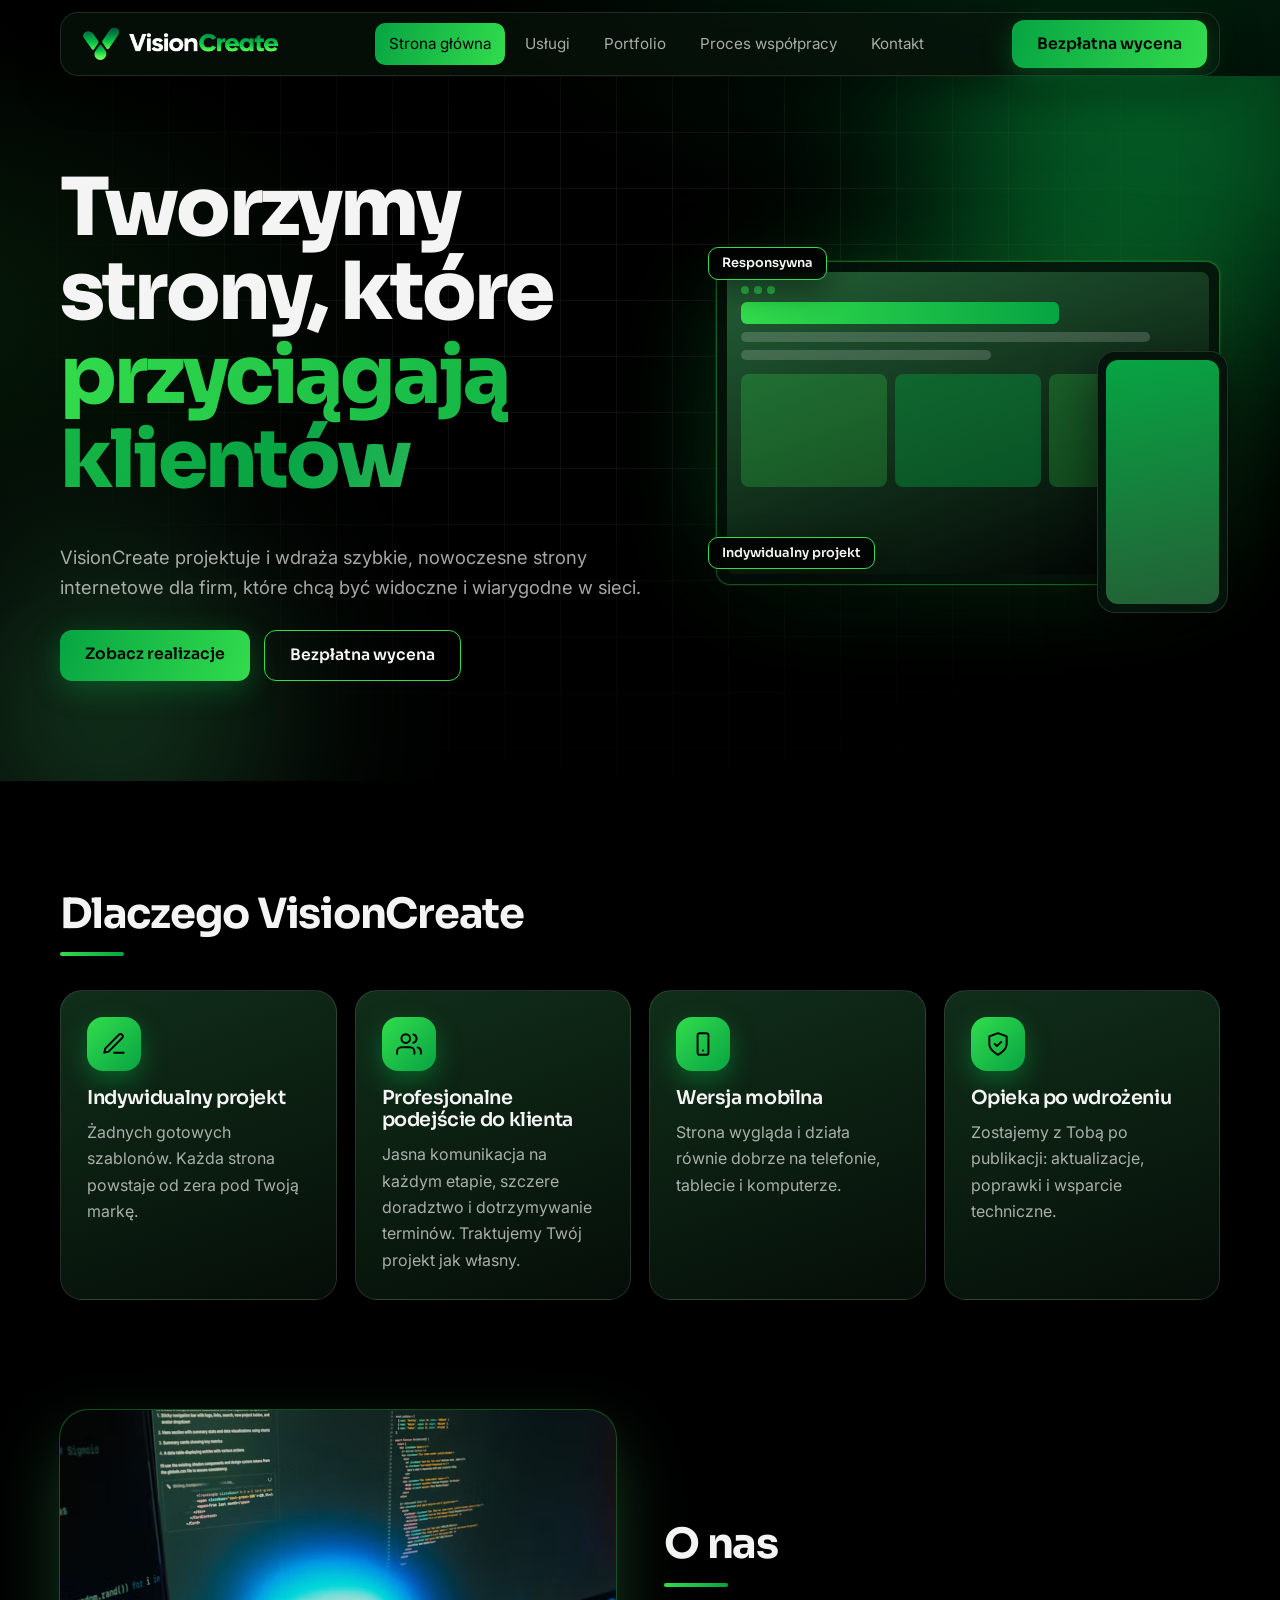
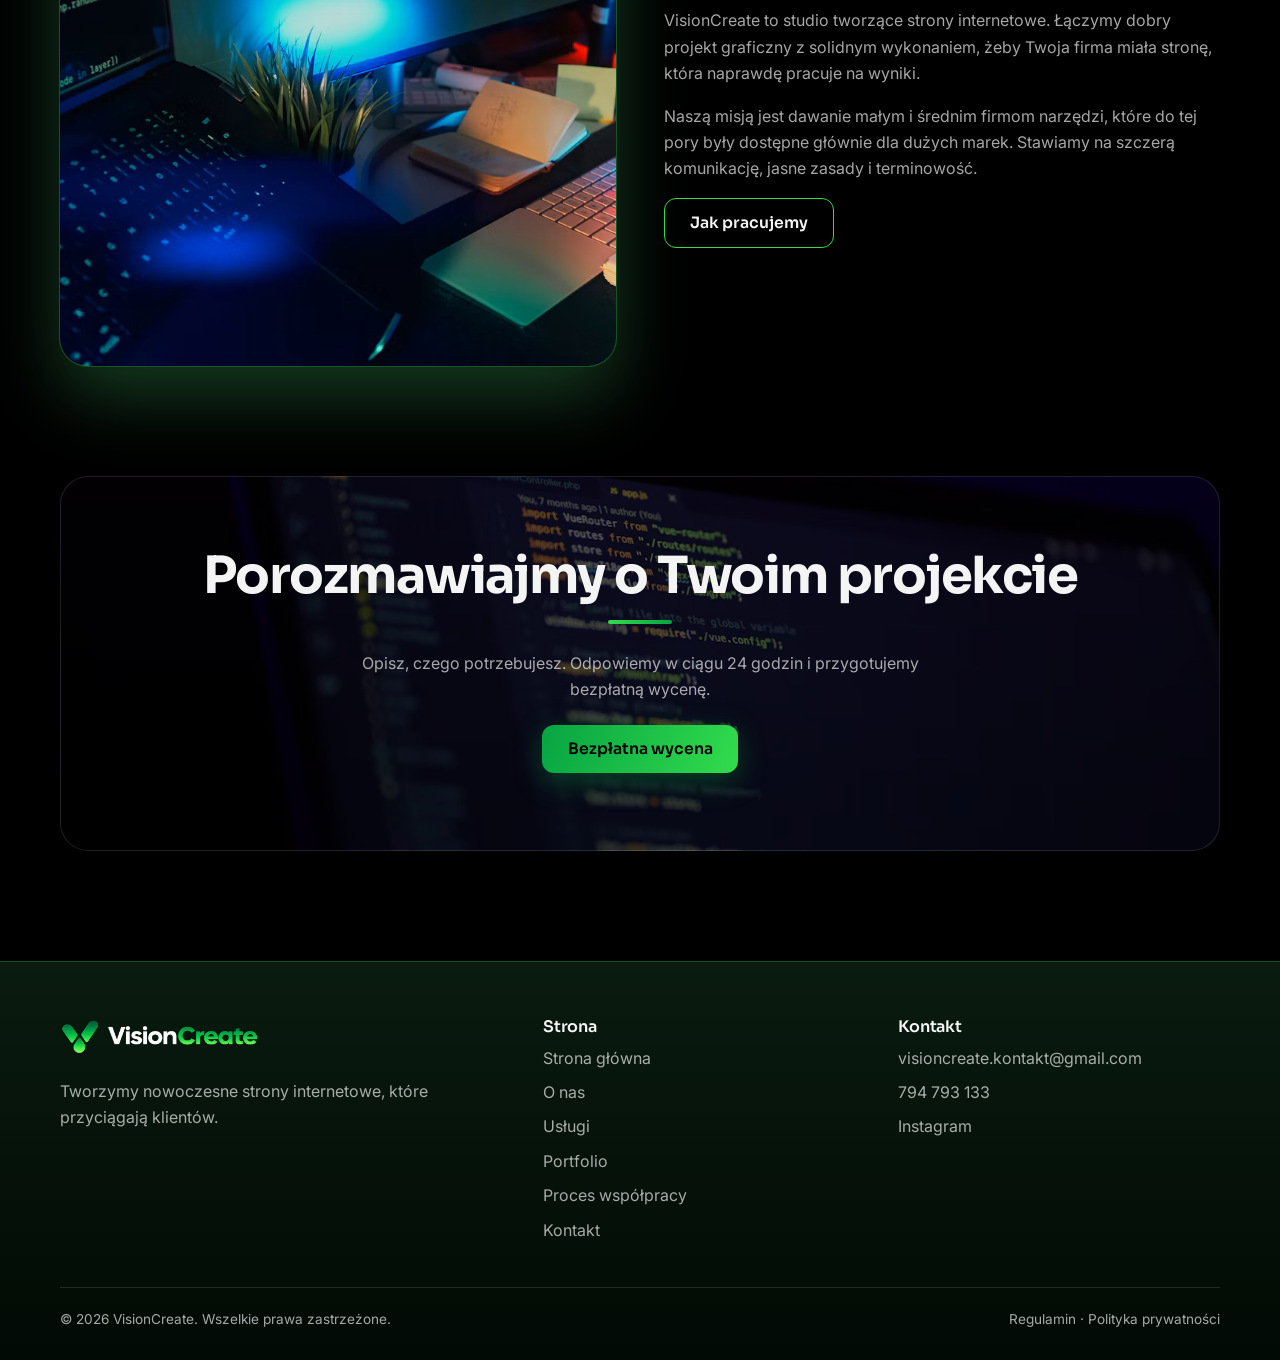
==== index.html @ 6a831b96 "Update index.html" ====
<!DOCTYPE html>
<html lang="pl">
<head>
<meta charset="utf-8">
<meta name="viewport" content="width=device-width, initial-scale=1, viewport-fit=cover">
<title>VisionCreate | Tworzenie stron internetowych dla firm</title>
<meta name="description" id="md" content="Tworzymy nowoczesne, szybkie i responsywne strony internetowe dla firm. Strony wizytówki, landing page, sklepy internetowe, redesign i SEO. Bezpłatna wycena.">
<meta name="robots" content="index, follow, max-image-preview:large">
<meta name="author" content="VisionCreate">
<meta name="theme-color" content="#000000">

<meta name="google-site-verification" content="xHzeLkjvizMfx5zpsJUFPdZ2TTvaZ_E75FraS4FmErY" />


<link rel="icon" type="image/png" href="4.png">
<link rel="apple-touch-icon" href="4.png">
<meta property="og:type" content="website">
<meta property="og:locale" content="pl_PL">
<meta property="og:site_name" content="VisionCreate">
<meta property="og:title" content="VisionCreate | Tworzenie stron internetowych dla firm">
<meta property="og:description" content="Nowoczesne, szybkie i responsywne strony internetowe dla firm. Bezpłatna wycena.">
<meta name="twitter:card" content="summary">
<script type="application/ld+json">{"@context":"https://schema.org","@type":"ProfessionalService","name":"VisionCreate","description":"Studio tworzenia stron internetowych: strony wizytówki, landing page, sklepy internetowe, redesign stron i SEO.","email":"visioncreate.kontakt@gmail.com","telephone":"+48794793133","areaServed":"PL","knowsLanguage":"pl","sameAs":["https://www.instagram.com/visi0n.create/"],"hasOfferCatalog":{"@type":"OfferCatalog","name":"Usługi","itemListElement":[{"@type":"Offer","itemOffered":{"@type":"Service","name":"Strony wizytówki"}},{"@type":"Offer","itemOffered":{"@type":"Service","name":"Landing Page"}},{"@type":"Offer","itemOffered":{"@type":"Service","name":"Sklepy internetowe"}},{"@type":"Offer","itemOffered":{"@type":"Service","name":"Redesign stron"}},{"@type":"Offer","itemOffered":{"@type":"Service","name":"SEO"}},{"@type":"Offer","itemOffered":{"@type":"Service","name":"Strony internetowe i podstrony"}}]}}</script>
<link rel="preconnect" href="https://fonts.googleapis.com">
<link href="https://fonts.googleapis.com/css2?family=Sora:wght@500;600;700;800&family=Inter:wght@400;500&display=swap" rel="stylesheet">
<style>
:root{--bg:#000000;--p:#07a443;--b:#32dc4c;--t:#f5f4f4;--s:#236036;--mut:rgba(245,244,244,.68);--line:rgba(245,244,244,.12);--card:rgba(35,96,54,.32);
--hf:'Sora','Trebuchet MS',sans-serif;--bf:'Inter','Segoe UI',Arial,sans-serif;color-scheme:dark;
box-sizing:border-box;padding-top:env(safe-area-inset-top,0px);padding-bottom:env(safe-area-inset-bottom,0px)}
html{scroll-padding-top:calc(env(safe-area-inset-top,0px) + 80px);scroll-behavior:smooth}
*,*::before,*::after{box-sizing:inherit}
body{margin:0;background:var(--bg);color:var(--t);font:400 1rem/1.65 var(--bf);overflow-x:hidden}
body::before{content:"";position:fixed;inset:0 0 auto;height:env(safe-area-inset-top,0px);background:var(--bg);z-index:60}
h1,h2,h3{font-family:var(--hf);line-height:1.15;margin:0 0 .5em;letter-spacing:-.02em}
h1{font-size:clamp(2.2rem,6vw,4.4rem);font-weight:800}
h2{font-size:clamp(1.7rem,3.6vw,2.6rem);font-weight:700}
h3{font-size:1.2rem;font-weight:600}
p{margin:0 0 1em;max-width:62ch;color:var(--mut)}
a{color:inherit}
:focus-visible{outline:2px solid var(--b);outline-offset:3px}
.wrap{width:min(1160px,100% - 40px);margin:0 auto}
section{padding:clamp(56px,9vw,110px) 0}
.grad{background:linear-gradient(100deg,var(--b),var(--p));-webkit-background-clip:text;background-clip:text;color:transparent}
.logo-ph{display:inline-flex;align-items:center;justify-content:center;border:1.5px dashed var(--b);border-radius:10px;color:var(--b);font:600 .9rem var(--hf);padding:.35em .9em;white-space:nowrap}
/* nav */
header{position:sticky;top:env(safe-area-inset-top,0px);z-index:50;background:rgba(0,0,0,.82);backdrop-filter:blur(14px);border-bottom:1px solid var(--line)}
.nav{display:flex;align-items:center;justify-content:space-between;height:68px;gap:16px}
nav ul{display:flex;gap:6px;list-style:none;margin:0;padding:0}
nav a{display:block;padding:8px 14px;border-radius:999px;text-decoration:none;font-size:.95rem;color:var(--mut);transition:.25s}
nav a:hover,nav a.on{color:var(--t);background:var(--s)}
.btn{display:inline-block;font:600 .98rem var(--hf);text-decoration:none;border:0;cursor:pointer;color:#000;background:linear-gradient(110deg,var(--p),var(--b));padding:.9em 1.6em;border-radius:999px;box-shadow:0 8px 28px rgba(7,164,67,.35);transition:transform .25s,box-shadow .25s}
.btn:hover{transform:translateY(-3px);box-shadow:0 14px 36px rgba(7,164,67,.5)}
.btn.ghost{background:transparent;box-shadow:none;border:1.5px solid var(--b);color:var(--t)}
.btn.ghost:hover{background:var(--s)}
.menu{display:none;background:none;border:1.5px solid var(--line);color:var(--t);border-radius:10px;padding:8px 12px;font:600 .9rem var(--hf);cursor:pointer}
@media(max-width:900px){.menu{display:block}nav{position:absolute;left:0;right:0;top:68px;background:var(--bg);border-bottom:1px solid var(--line);display:none;padding:12px 20px}nav.open{display:block}nav ul{flex-direction:column}.cta-nav{display:none}}
/* pages */
.page{display:none}.page.show{display:block;animation:enter .6s cubic-bezier(.2,.7,.2,1)}
@keyframes enter{from{opacity:0;transform:translateY(18px)}to{opacity:1;transform:none}}
.pagehead{padding:clamp(48px,8vw,90px) 0 10px}
/* hero */
.hero{position:relative;padding:clamp(40px,7vw,90px) 0 clamp(56px,8vw,100px);overflow:hidden}
.hero .wrap{display:grid;grid-template-columns:1.1fr .9fr;gap:40px;align-items:center}
.blob{position:absolute;border-radius:50%;filter:blur(90px);opacity:.5;z-index:-1;animation:drift 14s ease-in-out infinite alternate}
.blob.a{width:420px;height:420px;background:var(--p);top:-120px;right:-80px}
.blob.b{width:340px;height:340px;background:var(--s);bottom:-100px;left:-60px;animation-delay:-6s}
@keyframes drift{to{transform:translate(50px,40px) scale(1.15)}}
.row{display:flex;gap:14px;flex-wrap:wrap;margin-top:28px}
.mock{position:relative;animation:float 6s ease-in-out infinite}
@keyframes float{50%{transform:translateY(-14px)}}
.laptop{background:#05140b;border:1px solid var(--line);border-radius:14px;padding:10px;box-shadow:0 30px 70px rgba(0,0,0,.5)}
.screen{background:linear-gradient(160deg,var(--s),var(--bg));border-radius:8px;aspect-ratio:16/10;padding:14px;display:grid;gap:8px;align-content:start}
.dots{display:flex;gap:5px}.dots i{width:8px;height:8px;border-radius:50%;background:var(--b);opacity:.7}
.bar{height:10px;border-radius:6px;background:rgba(245,244,244,.18);transform-origin:left;animation:grow 3s ease-in-out infinite alternate}
.bar.w1{width:70%;height:22px;background:linear-gradient(90deg,var(--b),var(--p))}.bar.w2{width:90%;animation-delay:.4s}.bar.w3{width:55%;animation-delay:.8s}
.tiles{display:grid;grid-template-columns:repeat(3,1fr);gap:8px;margin-top:6px}.tiles span{aspect-ratio:1.3;border-radius:8px;background:rgba(50,220,76,.25)}
.tiles span:nth-child(2){background:rgba(7,164,67,.4)}
@keyframes grow{from{transform:scaleX(.6)}to{transform:scaleX(1)}}
.phone{position:absolute;right:-8px;bottom:-28px;width:26%;aspect-ratio:9/18;background:#05140b;border:1px solid var(--line);border-radius:18px;padding:8px;box-shadow:0 20px 50px rgba(0,0,0,.55)}
.phone div{height:100%;border-radius:12px;background:linear-gradient(170deg,var(--p),var(--s))}
@media(max-width:820px){.hero .wrap{grid-template-columns:1fr}.mock{margin:20px 14px 30px 0}}
/* cards */
.grid{display:grid;gap:18px;grid-template-columns:repeat(auto-fit,minmax(240px,1fr));margin-top:34px}
.card{background:var(--card);border:1px solid var(--line);border-radius:18px;padding:26px;transition:transform .3s,border-color .3s}
.card:hover{transform:translateY(-6px);border-color:var(--b)}
.card p{margin:0}
.soon{display:inline-block;font:600 .8rem var(--hf);color:var(--b);border:1px solid var(--b);border-radius:999px;padding:.2em .8em;margin-bottom:12px}
.ico{width:46px;height:46px;border-radius:14px;background:linear-gradient(135deg,var(--b),var(--p));margin-bottom:16px;display:grid;place-items:center;font:700 1.2rem var(--hf)}
.split{display:grid;grid-template-columns:1fr 1fr;gap:48px;align-items:center}
@media(max-width:820px){.split{grid-template-columns:1fr}}
.about-visual{aspect-ratio:1;border-radius:28px;overflow:hidden;background:radial-gradient(circle at 30% 25%,var(--b),transparent 55%),radial-gradient(circle at 75% 80%,var(--p),transparent 55%),var(--s);display:grid;place-items:center;animation:pulse 7s ease-in-out infinite}
@keyframes pulse{50%{transform:scale(.96) rotate(-2deg)}}
.cta{margin:0 auto;text-align:center;background:linear-gradient(rgba(0,0,0,.62),rgba(0,0,0,.72)),url(zdj1.png) center/cover,linear-gradient(120deg,var(--s),#0f2f1b);border:1px solid var(--line);border-radius:28px;padding:clamp(36px,6vw,70px) 24px;position:relative;overflow:hidden}
.cta::after{content:"";position:absolute;inset:0;background:linear-gradient(110deg,transparent 40%,rgba(50,220,76,.25),transparent 60%);transform:translateX(-100%);animation:shine 5s ease-in-out infinite}
@keyframes shine{60%,100%{transform:translateX(100%)}}
.cta p{margin:0 auto 1.4em}.cta>*{position:relative;z-index:1}
/* portfolio */
.pcard{display:block;text-decoration:none;border-radius:18px;overflow:hidden;border:1px solid var(--line);background:var(--card);transition:transform .3s,border-color .3s}
.pcard:hover{transform:translateY(-6px);border-color:var(--b)}
.thumb{aspect-ratio:16/10;display:grid;place-items:center;font:700 1.1rem var(--hf);color:rgba(245,244,244,.85);position:relative;overflow:hidden;background:linear-gradient(135deg,var(--s),var(--p))}
.pcard:nth-child(2n) .thumb{background:linear-gradient(135deg,var(--b),var(--s))}
.pcard:nth-child(3n) .thumb{background:linear-gradient(135deg,var(--p),var(--bg))}
.thumb::after{content:"Zobacz stronę";position:absolute;inset:0;display:grid;place-items:center;background:rgba(0,0,0,.7);opacity:0;transition:opacity .3s;font:600 1rem var(--hf)}
.pcard:hover .thumb::after{opacity:1}
.pinfo{padding:18px 22px}.pinfo p{margin:0;font-size:.92rem}
/* process */
.steps{position:relative;margin-top:40px;display:grid;gap:22px}
.steps::before{content:"";position:absolute;left:23px;top:10px;bottom:10px;width:2px;background:linear-gradient(var(--b),var(--p),transparent)}
.step{display:flex;gap:22px;align-items:flex-start;position:relative}
.step b{flex:none;width:48px;height:48px;border-radius:50%;display:grid;place-items:center;font:700 1.1rem var(--hf);background:var(--bg);border:2px solid var(--b)}
.step div{padding-top:4px}.step p{margin:0}
details{border-bottom:1px solid var(--line);padding:18px 0}
summary{cursor:pointer;font:600 1.05rem var(--hf);list-style:none;display:flex;justify-content:space-between;gap:16px}
summary::after{content:"+";color:var(--b);font-size:1.4rem;line-height:1;transition:transform .3s}
details[open] summary::after{transform:rotate(45deg)}
details p{margin:12px 0 0;animation:enter .4s}
/* form */
form{display:grid;gap:14px}
label{display:grid;gap:6px;font-size:.92rem;color:var(--mut)}
input,select,textarea{font:inherit;color:var(--t);background:rgba(35,96,54,.35);border:1px solid var(--line);border-radius:12px;padding:12px 14px;width:100%;transition:border-color .25s,box-shadow .25s}
input:focus,select:focus,textarea:focus{outline:0;border-color:var(--b);box-shadow:0 0 0 3px rgba(50,220,76,.25)}
select option{background:var(--bg)}
.two{display:grid;grid-template-columns:1fr 1fr;gap:14px}@media(max-width:560px){.two{grid-template-columns:1fr}}
.check{display:flex;gap:10px;align-items:flex-start;font-size:.85rem}.check input{width:auto;margin-top:4px}
.contact{display:grid;grid-template-columns:1.2fr .8fr;gap:40px}@media(max-width:820px){.contact{grid-template-columns:1fr}}
.ir{display:flex;align-items:center;gap:12px;padding:14px 18px;border:1px solid var(--line);border-radius:14px;margin-bottom:12px;background:var(--card);transition:border-color .25s}
.ir a{flex:1;min-width:0;overflow-wrap:anywhere;text-decoration:none}
.cb{flex:none;font:600 .8rem var(--hf);color:var(--t);background:var(--s);border:1px solid var(--b);border-radius:999px;padding:.5em 1em;min-height:36px;cursor:pointer;transition:background .25s}
.cb:hover{background:var(--p)}
.ig{flex:none;color:var(--b)}
.ir:hover{border-color:var(--b)}
.info small{display:block;color:var(--mut)}
#ok{display:none;color:var(--b);font-weight:500}
/* footer */
footer{border-top:1px solid var(--line);padding:56px 0 30px;background:#010a04}
.fg{display:grid;grid-template-columns:1.4fr 1fr 1fr;gap:32px}@media(max-width:820px){.fg{grid-template-columns:1fr 1fr}.fg>:first-child{grid-column:1/-1}}
footer h3{font-size:1rem}footer ul{list-style:none;padding:0;margin:0}footer li{margin-bottom:8px}
footer a{color:var(--mut);text-decoration:none}footer a:hover{color:var(--t)}
.legal{margin-top:36px;padding-top:20px;border-top:1px solid var(--line);font-size:.85rem;color:var(--mut);display:flex;justify-content:space-between;gap:12px;flex-wrap:wrap}
/* ===== upgrade wizualny ===== */
body{background:radial-gradient(1100px 600px at 85% -10%,rgba(7,164,67,.24),transparent 60%),radial-gradient(900px 500px at -10% 35%,rgba(50,220,76,.13),transparent 60%),var(--bg);background-attachment:fixed}
#prog{position:fixed;top:0;left:0;height:3px;width:0;background:linear-gradient(90deg,var(--b),var(--p));z-index:70;box-shadow:0 0 12px var(--p)}






h1{letter-spacing:-.035em;line-height:1.05}h2{letter-spacing:-.03em}
.grad{background:linear-gradient(100deg,var(--b),var(--p),#8af09a,var(--b));background-size:250% 100%;-webkit-background-clip:text;background-clip:text;color:transparent;animation:shift 7s linear infinite}
@keyframes shift{to{background-position:250% 0}}
.pagehead h1{background:linear-gradient(100deg,var(--t),#b8f5c2);-webkit-background-clip:text;background-clip:text;color:transparent}
header{background:transparent;border:0;backdrop-filter:none}
.nav{margin-top:12px;height:64px;padding:0 12px 0 20px;border:1px solid var(--line);border-radius:999px;background:rgba(8,20,12,.66);backdrop-filter:blur(16px);-webkit-backdrop-filter:blur(16px);box-shadow:0 12px 40px rgba(0,0,0,.4)}
nav a.on{background:linear-gradient(110deg,var(--p),var(--b));color:#000}
@media(max-width:900px){nav{top:calc(100% + 8px);left:20px;right:20px;border:1px solid var(--line);border-radius:22px;background:rgba(0,0,0,.97)}}
.btn{position:relative;overflow:hidden}
.btn::after{content:"";position:absolute;inset:0;background:linear-gradient(110deg,transparent 30%,rgba(255,255,255,.35),transparent 70%);transform:translateX(-120%);transition:transform .7s}
.btn:hover::after{transform:translateX(120%)}
.hero::before{content:"";position:absolute;inset:0;z-index:-1;background-image:linear-gradient(rgba(245,244,244,.06) 1px,transparent 1px),linear-gradient(90deg,rgba(245,244,244,.06) 1px,transparent 1px);background-size:56px 56px;-webkit-mask-image:radial-gradient(ellipse at 50% 30%,#000 25%,transparent 75%);mask-image:radial-gradient(ellipse at 50% 30%,#000 25%,transparent 75%)}
.hero h1{font-size:clamp(2.4rem,6.4vw,5rem)}
.mock::before{content:"";position:absolute;inset:8% 4%;background:linear-gradient(120deg,var(--p),var(--b));filter:blur(60px);opacity:.5;z-index:-1;border-radius:30px}
.laptop{background:rgba(4,16,9,.85);border-color:rgba(50,220,76,.4);box-shadow:0 40px 90px rgba(0,0,0,.55),0 0 0 1px rgba(50,220,76,.15)}
.chip{position:absolute;z-index:2;padding:.55em 1em;border-radius:999px;background:rgba(0,0,0,.82);border:1px solid var(--b);backdrop-filter:blur(8px);font:600 .8rem var(--hf);box-shadow:0 10px 30px rgba(0,0,0,.45);animation:float 5s ease-in-out infinite}
.c1{top:-14px;left:-8px}.c2{bottom:16px;left:-8px;animation-delay:-2.5s}
section h2::after{content:"";display:block;width:64px;height:4px;border-radius:4px;margin-top:14px;background:linear-gradient(90deg,var(--b),var(--p))}
.cta h2::after{margin-inline:auto}.cta h2{font-size:clamp(1.9rem,4.4vw,3.2rem)}
.card{position:relative;overflow:hidden;border-radius:22px;background:linear-gradient(160deg,rgba(35,96,54,.48),rgba(35,96,54,.14));backdrop-filter:blur(6px)}
.pcard{position:relative}
.card::before,.pcard::before{content:"";position:absolute;inset:0;z-index:2;background:radial-gradient(360px circle at var(--mx,50%) var(--my,0%),rgba(50,220,76,.24),transparent 60%);opacity:0;transition:opacity .35s;pointer-events:none}
.card:hover::before,.pcard:hover::before{opacity:1}
.card:hover,.pcard:hover{border-color:rgba(50,220,76,.75);box-shadow:0 22px 55px rgba(35,96,54,.55)}
.rv.in{transition:opacity .7s,transform .35s,border-color .3s,box-shadow .3s}
.ico{width:54px;height:54px;border-radius:16px;font-size:1.4rem;box-shadow:0 10px 26px rgba(7,164,67,.45)}
.about-visual{box-shadow:0 30px 70px rgba(35,96,54,.6),0 0 0 1px rgba(50,220,76,.35)}
.thumb{display:flex;align-items:flex-end;justify-content:center;padding:13% 12% 0}
.bw{width:100%;height:100%;background:rgba(0,0,0,.78);border:1px solid rgba(245,244,244,.22);border-bottom:0;border-radius:12px 12px 0 0;padding:10px 12px;display:grid;gap:7px;align-content:start;transition:transform .5s}
.pcard:hover .bw{transform:translateY(-8px)}
.thumb.hasimg{padding:0;display:block;background:var(--s)}
.svc{display:block;width:100%;text-align:left;font:inherit;color:inherit;cursor:pointer}
.svc .pr{display:block;font:700 1.45rem var(--hf);margin:.1em 0 .5em}
.svc small{display:block;margin-top:14px;color:var(--b);font-weight:500}
.svc.act{border-color:var(--p);box-shadow:0 0 0 1px var(--p),0 22px 55px rgba(7,164,67,.35)}
.pop{animation:enter .45s}
.btn{border-radius:12px}nav a{border-radius:10px}.nav{border-radius:18px}.cb{border-radius:8px}.chip{border-radius:10px}.soon{border-radius:6px}
.doc{max-width:820px;padding-bottom:80px}.doc h2{font-size:1.25rem;margin:2em 0 .6em}.doc p,.doc li{color:var(--mut);max-width:none}.doc ul{padding-left:1.2em}.doc a{color:var(--b)}
#detail h3{font-size:1.6rem}#detail p{max-width:none}
.thumb img{width:100%;height:100%;object-fit:cover;object-position:top;display:block;transition:transform .5s}
.pcard:hover .thumb img{transform:scale(1.05)}
.bd{display:flex;gap:4px}.bd i{width:6px;height:6px;border-radius:50%;background:var(--b)}
.bl{height:8px;border-radius:5px;background:rgba(245,244,244,.25)}.l1{width:62%;height:14px;background:linear-gradient(90deg,var(--b),var(--p))}.l2{width:84%}
.bt{display:grid;grid-template-columns:repeat(3,1fr);gap:6px}.bt s{display:block;aspect-ratio:1.4;border-radius:6px;background:rgba(50,220,76,.32)}
.step b{background:linear-gradient(135deg,var(--b),var(--p));border:0;color:#000;box-shadow:0 0 0 6px rgba(50,220,76,.16),0 8px 24px rgba(7,164,67,.5)}
.step div{flex:1;background:var(--card);border:1px solid var(--line);border-radius:18px;padding:18px 22px}.step h3{margin-bottom:.25em}
details{border:1px solid var(--line);border-radius:16px;padding:18px 22px;margin-bottom:12px;background:var(--card);transition:border-color .3s}
details[open]{border-color:var(--b)}
form{background:var(--card);border:1px solid var(--line);border-radius:24px;padding:clamp(20px,4vw,34px)}
footer{border-top:1px solid rgba(50,220,76,.35);background:linear-gradient(180deg,rgba(35,96,54,.28),#010a04)}
.logo{display:inline-flex;align-items:center}.logo img{height:38px;width:auto;display:block}
.soon.ok{background:var(--p);border-color:var(--p);color:#000}
h1{overflow-wrap:break-word}
@media(max-width:560px){
html{scroll-padding-top:calc(env(safe-area-inset-top,0px) + 72px)}
.wrap{width:calc(100% - 32px)}
.nav{height:58px}nav{left:16px;right:16px}nav a{padding:14px}
.logo img{height:30px}
section{padding:48px 0}
h1{font-size:2.05rem}
.row{flex-direction:column}.row .btn,.cta .btn,form .btn{width:100%;text-align:center}
.btn{padding:1em 1.4em}
input,select,textarea{font-size:16px}
.card{padding:20px}
.step{gap:14px}.step b{width:40px;height:40px}.steps::before{left:19px}
summary{min-height:44px}
.phone{right:-4px;bottom:-20px;width:30%}
.about-visual{aspect-ratio:1.2}
.ir{padding:12px 14px}
.legal{flex-direction:column}
}
.rv{opacity:0;transform:translateY(24px);transition:opacity .7s,transform .7s}.rv.in{opacity:1;transform:none}
@media(prefers-reduced-motion:reduce){*,*::before,*::after{animation:none!important;transition:none!important}.rv{opacity:1;transform:none}html{scroll-behavior:auto}}
</style>
</head>
<body>
<div id="prog"></div>
<header><div class="wrap nav">
  <a href="#start" class="logo" aria-label="VisionCreate, strona główna"><img src="logo.png" alt="VisionCreate"></a>
  <button class="menu" aria-expanded="false" aria-controls="nav">Menu</button>
  <nav id="nav"><ul>
    <li><a href="#start" data-n="start">Strona główna</a></li>
    <li><a href="#uslugi" data-n="uslugi">Usługi</a></li>
    <li><a href="#portfolio" data-n="portfolio">Portfolio</a></li>
    <li><a href="#proces" data-n="proces">Proces współpracy</a></li>
    
    <li><a href="#kontakt" data-n="kontakt">Kontakt</a></li>
  </ul></nav>
  <a href="#kontakt" class="btn cta-nav">Bezpłatna wycena</a>
</div></header>

<main>
<!-- STRONA GŁÓWNA -->
<div class="page" id="p-start">
  <div class="hero"><div class="blob a"></div><div class="blob b"></div>
    <div class="wrap">
      <div>
        <h1>Tworzymy strony, które <span class="grad">przyciągają klientów</span></h1>
        <p style="font-size:1.15rem">VisionCreate projektuje i wdraża szybkie, nowoczesne strony internetowe dla firm, które chcą być widoczne i wiarygodne w sieci.</p>
        <div class="row"><a class="btn" href="#portfolio">Zobacz realizacje</a><a class="btn ghost" href="#kontakt">Bezpłatna wycena</a></div>
      </div>
      <div class="mock" aria-hidden="true">
        <div class="laptop"><div class="screen"><div class="dots"><i></i><i></i><i></i></div><div class="bar w1"></div><div class="bar w2"></div><div class="bar w3"></div><div class="tiles"><span></span><span></span><span></span></div></div></div>
        <div class="phone"><div></div></div><span class="chip c1">Responsywna</span><span class="chip c2">Indywidualny projekt</span>
      </div>
    </div>
  </div>

  <section><div class="wrap rv">
    <h2>Dlaczego VisionCreate</h2>
    <div class="grid">
      <div class="card"><div class="ico"><svg viewBox="0 0 24 24" width="26" height="26" fill="none" stroke="#000" stroke-width="1.8" stroke-linecap="round" stroke-linejoin="round" aria-hidden="true"><path d="M12 20h9M16.5 3.5a2.1 2.1 0 013 3L7 19l-4 1 1-4z"/></svg></div><h3>Indywidualny projekt</h3><p>Żadnych gotowych szablonów. Każda strona powstaje od zera pod Twoją markę.</p></div>
      <div class="card"><div class="ico"><svg viewBox="0 0 24 24" width="26" height="26" fill="none" stroke="#000" stroke-width="1.8" stroke-linecap="round" stroke-linejoin="round" aria-hidden="true"><path d="M17 21v-2a4 4 0 00-4-4H5a4 4 0 00-4 4v2"/><circle cx="9" cy="7" r="4"/><path d="M23 21v-2a4 4 0 00-3-3.87M16 3.13a4 4 0 010 7.75"/></svg></div><h3>Profesjonalne podejście do klienta</h3><p>Jasna komunikacja na każdym etapie, szczere doradztwo i dotrzymywanie terminów. Traktujemy Twój projekt jak własny.</p></div>
      <div class="card"><div class="ico"><svg viewBox="0 0 24 24" width="26" height="26" fill="none" stroke="#000" stroke-width="1.8" stroke-linecap="round" stroke-linejoin="round" aria-hidden="true"><rect x="7" y="2" width="10" height="20" rx="2"/><path d="M12 18h.01"/></svg></div><h3>Wersja mobilna</h3><p>Strona wygląda i działa równie dobrze na telefonie, tablecie i komputerze.</p></div>
      <div class="card"><div class="ico"><svg viewBox="0 0 24 24" width="26" height="26" fill="none" stroke="#000" stroke-width="1.8" stroke-linecap="round" stroke-linejoin="round" aria-hidden="true"><path d="M12 22s8-4 8-10V5l-8-3-8 3v7c0 6 8 10 8 10z"/><path d="M9 12l2 2 4-4"/></svg></div><h3>Opieka po wdrożeniu</h3><p>Zostajemy z Tobą po publikacji: aktualizacje, poprawki i wsparcie techniczne.</p></div>
    </div>
  </div></section>

  <section id="o-nas" style="padding-top:0"><div class="wrap split rv">
    <div class="about-visual" aria-hidden="true"><img src="zdj2.png" alt="VisionCreate, studio tworzenia stron internetowych" loading="lazy" decoding="async" style="display:block;width:100%;height:100%;object-fit:cover"></div>
    <div>
      <h2>O nas</h2>
      <p>VisionCreate to studio tworzące strony internetowe. Łączymy dobry projekt graficzny z solidnym wykonaniem, żeby Twoja firma miała stronę, która naprawdę pracuje na wyniki.</p>
      <p>Naszą misją jest dawanie małym i średnim firmom narzędzi, które do tej pory były dostępne głównie dla dużych marek. Stawiamy na szczerą komunikację, jasne zasady i terminowość.</p>
      <a class="btn ghost" href="#proces">Jak pracujemy</a>
    </div>
  </div></section>

  <section style="padding-top:0"><div class="wrap"><div class="cta rv">
    <h2>Porozmawiajmy o Twoim projekcie</h2>
    <p>Opisz, czego potrzebujesz. Odpowiemy w ciągu 24 godzin i przygotujemy bezpłatną wycenę.</p>
    <a class="btn" href="#kontakt">Bezpłatna wycena</a>
  </div></div></section>
</div>

<!-- USŁUGI -->
<div class="page" id="p-uslugi">
  <div class="wrap pagehead"><h1>Usługi tworzenia stron internetowych</h1></div>
  <section style="padding-top:30px"><div class="wrap">
    <div class="grid" id="svc"></div>
    <div class="card rv" id="detail" style="margin-top:40px">
      <h3 id="dt">Strony wizytówki</h3>
      <div class="grid" id="dg" style="margin-top:18px">
        <div><b>Dla kogo</b><p>Opis grupy docelowej.</p></div>
        <div><b>Co otrzymasz</b><p>Lista korzyści i rezultatów.</p></div>
        <div><b>Zakres prac</b><p>Etapy i elementy realizacji.</p></div>
        <div><b>Czas realizacji</b><p>Orientacyjny termin.</p></div>
      </div>
    </div>
    <div style="margin-top:40px;text-align:center"><a class="btn" href="#kontakt">Zapytaj o wycenę</a></div>
  </div></section>
</div>

<!-- PORTFOLIO -->
<div class="page" id="p-portfolio">
  <div class="wrap pagehead"><h1>Portfolio realizacji stron internetowych</h1><p style="font-size:1.1rem">Wybrane projekty VisionCreate. Kliknij projekt, aby zobaczyć działającą stronę.</p></div>
  <section style="padding-top:30px"><div class="wrap"><div class="grid" id="pf" style="margin-top:0"></div></div></section>
</div>

<!-- PROCES -->
<div class="page" id="p-proces">
  <div class="wrap pagehead"><h1>Proces współpracy</h1><p style="font-size:1.1rem">Sześć jasnych kroków od pierwszej rozmowy do publikacji strony.</p></div>
  <section style="padding-top:20px"><div class="wrap">
    <div class="steps">
      <div class="step rv"><b>1</b><div><h3>Rozmowa i brief</h3><p>Poznajemy Twoją firmę, cele i oczekiwania wobec strony.</p></div></div>
      <div class="step rv"><b>2</b><div><h3>Wycena i umowa</h3><p>Przygotowujemy ofertę z zakresem, ceną i terminem, a następnie podpisujemy umowę.</p></div></div>
      <div class="step rv"><b>3</b><div><h3>Projekt graficzny</h3><p>Tworzymy wygląd strony i poprawiamy go razem z Tobą do pełnej akceptacji.</p></div></div>
      <div class="step rv"><b>4</b><div><h3>Wdrożenie</h3><p>Zamieniamy projekt w działającą stronę z panelem do edycji treści.</p></div></div>
      <div class="step rv"><b>5</b><div><h3>Testy</h3><p>Sprawdzamy szybkość, działanie na różnych urządzeniach i formularze.</p></div></div>
      <div class="step rv"><b>6</b><div><h3>Publikacja i wsparcie</h3><p>Uruchamiamy stronę i zostajemy do Twojej dyspozycji po starcie.</p></div></div>
    </div>
    <h2 style="margin-top:80px">Najczęstsze pytania</h2>
    <details><summary>Ile trwa stworzenie strony?</summary><p>Zależy od zakresu. Prosta strona wizytówka zajmuje zwykle kilka tygodni, większe projekty dłużej. Dokładny termin podajemy w wycenie.</p></details>
    
    <details><summary>Czy pomagacie z domeną i hostingiem?</summary><p>Tak, doradzimy wybór i zajmiemy się konfiguracją.</p></details>
    <details><summary>Czy strona będzie działać na telefonie?</summary><p>Każda strona jest w pełni responsywna i testowana na różnych urządzeniach.</p></details>
    <details><summary>Co po publikacji strony?</summary><p>Oferujemy opiekę techniczną, aktualizacje i bieżące poprawki.</p></details>
  </div></section>
</div>



<div class="page" id="p-regulamin">
  <div class="wrap pagehead"><h1>Regulamin</h1><p>Ostatnia aktualizacja: 28 października 2026</p></div>
  <div class="wrap doc">
    <h2>§ 1 Postanowienia ogólne</h2>
    <p>1. Regulamin określa zasady świadczenia usług przez VisionCreate (dalej: Wykonawca), prowadzącego działalność pod adresem [uzupełnij: pełna nazwa firmy, adres, NIP].</p>
    <p>2. Kontakt z Wykonawcą: e-mail visioncreate.kontakt@gmail.com, telefon 794 793 133.</p>
    <p>3. Zamawiający to osoba fizyczna, prawna lub jednostka organizacyjna zlecająca Wykonawcy wykonanie usługi.</p>
    <h2>§ 2 Zakres usług</h2>
    <p>Wykonawca tworzy strony wizytówki, landing page, sklepy internetowe, strony z podstronami, realizuje redesign stron oraz świadczy usługi SEO. Dokładny zakres, cena i termin są ustalane indywidualnie w wycenie lub umowie.</p>
    <h2>§ 3 Zamówienie i wycena</h2>
    <p>1. Wycena jest bezpłatna i nie zobowiązuje do zawarcia umowy.</p>
    <p>2. Zamówienie uznaje się za przyjęte po akceptacji wyceny przez Zamawiającego i, jeśli to konieczne, podpisaniu umowy.</p>
    <p>3. Zamawiający dostarcza materiały potrzebne do realizacji (teksty, zdjęcia, logo) i odpowiada za posiadanie praw do ich wykorzystania.</p>
    <h2>§ 4 Płatności</h2>
    <p>Wynagrodzenie oraz sposób jego rozliczenia (w tym ewentualna zaliczka) określa wycena lub umowa. Usługa SEO rozliczana jest miesięcznie. Wykonawca wystawia fakturę lub rachunek zgodnie z obowiązującymi przepisami.</p>
    <h2>§ 5 Realizacja i terminy</h2>
    <p>1. Podane terminy realizacji są orientacyjne i liczone od dnia otrzymania kompletnych materiałów oraz ewentualnej zaliczki.</p>
    <p>2. Opóźnienia po stronie Zamawiającego, w tym w akceptacji projektu lub dostarczeniu materiałów, przesuwają termin realizacji.</p>
    <p>3. Zakres poprawek i liczba rund akceptacji projektu są określone w wycenie lub umowie.</p>
    <h2>§ 6 Prawa autorskie</h2>
    <p>Po zapłacie pełnego wynagrodzenia Wykonawca przenosi na Zamawiającego prawa do wykonanej strony w zakresie ustalonym w umowie. Wykonawca może prezentować realizację w swoim portfolio, chyba że Zamawiający zastrzeże inaczej na piśmie.</p>
    <h2>§ 7 Reklamacje</h2>
    <p>Reklamacje należy zgłaszać e-mailem na adres visioncreate.kontakt@gmail.com, opisując problem. Wykonawca rozpatruje reklamację w terminie 14 dni od jej otrzymania.</p>
    <h2>§ 8 Konsumenci</h2>
    <p>Zamawiającemu będącemu konsumentem przysługują uprawnienia wynikające z przepisów o prawach konsumenta, w tym prawo odstąpienia od umowy zawartej na odległość w terminie 14 dni, z zastrzeżeniem wyjątków przewidzianych w ustawie.</p>
    <h2>§ 9 Postanowienia końcowe</h2>
    <p>W sprawach nieuregulowanych stosuje się prawo polskie. Wykonawca może zmienić regulamin, a zmiany obowiązują od chwili publikacji na stronie i nie dotyczą zamówień już przyjętych. Spóry rozstrzygają sądy właściwe zgodnie z przepisami.</p>
  </div>
</div>

<div class="page" id="p-polityka-prywatnosci">
  <div class="wrap pagehead"><h1>Polityka prywatności</h1><p>Ostatnia aktualizacja: 28 października 2026</p></div>
  <div class="wrap doc">
    <h2>1. Administrator danych</h2>
    <p>Administratorem danych osobowych jest VisionCreate, [uzupełnij: pełna nazwa firmy, adres, NIP]. Kontakt: visioncreate.kontakt@gmail.com, telefon 794 793 133.</p>
    <h2>2. Jakie dane przetwarzamy i w jakim celu</h2>
    <p>Za pomocą formularza kontaktowego zbieramy imię, adres e-mail, numer telefonu, typ projektu, budżet oraz treść wiadomości. Przetwarzamy je w celu:</p>
    <ul>
      <li>odpowiedzi na zapytanie i przygotowania wyceny (art. 6 ust. 1 lit. a i b RODO),</li>
      <li>zawarcia i realizacji umowy (art. 6 ust. 1 lit. b RODO),</li>
      <li>wypełnienia obowiązków prawnych, np. podatkowych i księgowych (art. 6 ust. 1 lit. c RODO),</li>
      <li>ustalenia, dochodzenia lub obrony przed roszczeniami (art. 6 ust. 1 lit. f RODO).</li>
    </ul>
    <h2>3. Okres przechowywania</h2>
    <p>Dane z zapytań przechowujemy do czasu zakończenia korespondencji, a następnie nie dłużej niż 12 miesięcy. Dane związane z umową przechowujemy przez okres wymagany przepisami, np. podatkowymi, oraz do upływu przedawnienia roszczeń.</p>
    <h2>4. Odbiorcy danych</h2>
    <p>Dane mogą być powierzane dostawcom usług, z których korzystamy: usługodawcy poczty elektronicznej (Google), usługodawcy obsługującemu wysyłkę formularza (FormSubmit), dostawcy hostingu oraz dostawcy czcionek (Google Fonts), który może otrzymać adres IP odwiedzającego.</p>
    <h2>5. Twoje prawa</h2>
    <p>Masz prawo dostępu do danych, ich sprostowania, usunięcia, ograniczenia przetwarzania, przenoszenia oraz sprzeciwu. Jeśli przetwarzanie opiera się na zgodzie, możesz ją w każdej chwili cofnąć bez wpływu na zgodność z prawem wcześniejszego przetwarzania. Masz też prawo wnieść skargę do Prezesa Urzędu Ochrony Danych Osobowych.</p>
    <h2>6. Pliki cookies</h2>
    <p>Strona nie stosuje własnych plików cookies analitycznych ani marketingowych. Jeśli to się zmieni, poinformujemy o tym w polityce i poprosimy o zgodę tam, gdzie wymagają tego przepisy. Możesz zarządzać plikami cookies w ustawieniach swojej przeglądarki.</p>
    <h2>7. Dobrowolność i profilowanie</h2>
    <p>Podanie danych jest dobrowolne, ale niezbędne do odpowiedzi na zapytanie. Nie podejmujemy decyzji wyłącznie w sposób zautomatyzowany ani nie profilujemy użytkowników.</p>
    <h2>8. Zmiany polityki</h2>
    <p>Politykę możemy aktualizować. Aktualna wersja jest zawsze dostępna na tej stronie.</p>
  </div>
</div>

<!-- KONTAKT -->
<div class="page" id="p-kontakt">
  <div class="wrap pagehead"><h1>Kontakt i bezpłatna wycena</h1><p style="font-size:1.1rem">Opisz swój projekt. Wiadomość zwrotna do 24 godzin.</p></div>
  <section style="padding-top:30px"><div class="wrap contact">
    <form id="f" novalidate>
      <div class="two"><label>Imię<input name="imie" required autocomplete="name"></label><label>E-mail<input name="email" type="email" required autocomplete="email"></label></div>
      <div class="two"><label>Telefon<input name="tel" type="tel" autocomplete="tel"></label>
        <label>Typ projektu<select name="typ"><option>Strona wizytówka</option><option>Sklep internetowy</option><option>Redesign strony</option><option>SEO i utrzymanie</option><option>Inne</option></select></label></div>
      <label>Budżet<select name="budzet"><option>Do ustalenia</option><option>do 500 zł</option><option>500–1 000 zł</option><option>1 000–3 000 zł</option><option>powyżej 3 000 zł</option></select></label>
      <label>Wiadomość<textarea name="msg" rows="5" required></textarea></label>
      <label class="check"><input type="checkbox" required> Wyrażam zgodę na przetwarzanie danych osobowych w celu odpowiedzi na zapytanie. Szczegóły w <a href="#polityka-prywatnosci" style="color:var(--b)">polityce prywatności</a>.</label>
      <button class="btn" type="submit">Wyślij wiadomość</button>
      <span id="ok" role="status"></span>
    </form>
    <div class="info">
      <div class="ir"><a href="mailto:visioncreate.kontakt@gmail.com"><small>E-mail</small>visioncreate.kontakt@gmail.com</a><button type="button" class="cb" data-copy="visioncreate.kontakt@gmail.com">Kopiuj</button></div>
      <div class="ir"><a href="tel:+48794793133"><small>Telefon</small>794 793 133</a><button type="button" class="cb" data-copy="794 793 133">Kopiuj</button></div>
      <div class="ir"><svg class="ig" viewBox="0 0 24 24" width="28" height="28" fill="none" stroke="currentColor" stroke-width="2" stroke-linecap="round" stroke-linejoin="round" aria-hidden="true"><rect x="3" y="3" width="18" height="18" rx="5"/><circle cx="12" cy="12" r="4"/><circle cx="17.5" cy="6.5" r="1" fill="currentColor" stroke="none"/></svg><a href="https://www.instagram.com/visi0n.create/" target="_blank" rel="noopener"><small>Instagram</small>@visi0n.create</a></div>
      <div class="card" style="margin-top:6px"><h3>Odpowiadamy szybko</h3><p>Wiadomość zwrotna do 24 godzin.</p></div>
    </div>
  </div></section>
</div>
</main>

<footer><div class="wrap">
  <div class="fg">
    <div><a href="#start" class="logo"><img src="logo.png" alt="VisionCreate"></a><p style="margin-top:14px">Tworzymy nowoczesne strony internetowe, które przyciągają klientów.</p></div>
    <div><h3>Strona</h3><ul><li><a href="#start">Strona główna</a></li><li><a href="#o-nas">O nas</a></li><li><a href="#uslugi">Usługi</a></li><li><a href="#portfolio">Portfolio</a></li><li><a href="#proces">Proces współpracy</a></li><li><a href="#kontakt">Kontakt</a></li></ul></div>
    <div><h3>Kontakt</h3><ul><li><a href="mailto:visioncreate.kontakt@gmail.com">visioncreate.kontakt@gmail.com</a></li><li><a href="tel:+48794793133">794 793 133</a></li><li><a href="https://www.instagram.com/visi0n.create/" target="_blank" rel="noopener">Instagram</a></li></ul></div>
    
  </div>
  <div class="legal"><span>© 2026 VisionCreate. Wszelkie prawa zastrzeżone.</span><span><a href="#regulamin">Regulamin</a> · <a href="#polityka-prywatnosci">Polityka prywatności</a></span></div>
</div></footer>

<script>
var PROJ=[["Vortex","Strona wizytówka","https://vortexdetail.github.io/","projekt1.png"],["GRAD","Strona + podstrony","https://uslugiogrodniczegrad-design.github.io/Uslugi-Ogrodnicze-GRAD/","projekt2.png"],["Projekt 3","Sklep internetowy"],["Projekt 4","Landing page"],["Projekt 5","Redesign"],["Projekt 6","Strona firmowa"],["Projekt 7","Branding i strona"]].map(function(p,i){return{n:p[0],t:p[1],url:p[2]||"https://example.com/projekt-"+(i+1),img:p[3]}});
document.getElementById("pf").innerHTML=PROJ.map(function(p){return '<a class="pcard rv" href="'+p.url+'" target="_blank" rel="noopener"><div class="thumb'+(p.img?' hasimg':'')+'">'+(p.img?'<img src="'+p.img+'" alt="'+p.n+'" loading="lazy">':'<div class="bw"><div class="bd"><i></i><i></i><i></i></div><div class="bl l1"></div><div class="bl l2"></div><div class="bt"><s></s><s></s><s></s></div></div>')+'</div><div class="pinfo"><h3>'+p.n+'</h3><p>'+p.t+'</p></div></a>'}).join("");
var SV0=[["Strony wizytówki","Prosta, elegancka strona, która przedstawia Twoją firmę, ofertę i dane kontaktowe. Idealna na start w internecie.",1],["Landing page","Jednostronicowa strona nastawiona na jeden cel: zapytanie, zapis lub sprzedaż konkretnej oferty.",1],["Sklepy internetowe","Sklep z koszykiem, płatnościami i panelem zamówień.",0],["Redesign stron","Odświeżamy wygląd i działanie istniejącej strony, aby była nowoczesna, szybka i czytelna.",1],["SEO","Optymalizacja strony pod wyszukiwarki, żeby łatwiej było Cię znaleźć w Google.",0],["Hosting i opieka techniczna","Konfiguracja domeny i hostingu, aktualizacje, kopie zapasowe i szybkie poprawki po wdrożeniu.",1]];
var SV=[
{t:"Strony wizytówki",p:"499–999 zł",d:"Prosta, elegancka strona, która przedstawia Twoją firmę, ofertę i dane kontaktowe. Idealna na start w internecie.",w:"Dla małych firm, freelancerów i usługodawców, którzy chcą pojawić się w internecie i pokazać swoją ofertę oraz kontakt.",g:"Gotową, responsywną stronę z dopasowanym projektem graficznym, czytelną ofertą i formularzem kontaktowym.",s:"Projekt graficzny, wdrożenie, dopasowanie do telefonów, formularz kontaktowy, podstawowe SEO, uruchomienie na Twojej domenie.",c:"5–10 dni roboczych"},
{t:"Landing Page",p:"449–899 zł",d:"Jednostronicowa strona nastawiona na jeden cel: zapytanie, zapis lub sprzedaż konkretnej oferty.",w:"Dla firm i osób, które promują jedną konkretną ofertę, produkt, wydarzenie lub kampanię reklamową.",g:"Jednostronicową stronę, która prowadzi odwiedzającego do jednego działania: zapytania, zapisu lub zakupu.",s:"Układ nastawiony na konwersję, sekcje oferty, przyciski wezwania do działania, formularz, wersja mobilna, szybkie ładowanie.",c:"4–7 dni roboczych"},
{t:"Sklepy internetowe",p:"1 599–2 099 zł",d:"Sklep internetowy z katalogiem produktów, koszykiem, płatnościami i panelem zarządzania zamówieniami.",w:"Dla firm, które chcą sprzedawać produkty online i mieć pełną kontrolę nad sprzedażą.",g:"Działający sklep z katalogiem produktów, koszykiem, płatnościami i panelem do zarządzania zamówieniami.",s:"Projekt sklepu, konfiguracja katalogu i kategorii, koszyk i zamówienia, integracja płatności i dostaw, wersja mobilna, wprowadzenie do obsługi panelu.",c:"4–8 tygodni"},
{t:"Redesign stron",p:"499–2 099 zł",d:"Odświeżamy wygląd i działanie istniejącej strony, aby była nowoczesna, szybka i czytelna.",w:"Dla firm, które mają już stronę, ale wygląda przestarzało, działa wolno albo słabo pozyskuje klientów.",g:"Odświeżoną, nowoczesną i szybką stronę, która zachowuje Twoje treści i charakter marki.",s:"Analiza obecnej strony, nowy projekt graficzny, poprawa układu i nawigacji, optymalizacja szybkości, dostosowanie do telefonów, przeniesienie treści.",c:"1–2 tygodnie"},
{t:"SEO",p:"239 zł/mies.",d:"Optymalizacja strony pod wyszukiwarki, aby poprawić jej widoczność i ułatwić klientom znalezienie Twojej firmy w Google.",w:"Dla firm, które mają stronę i chcą być lepiej widoczne w Google oraz zdobywać klientów z wyszukiwarki.",g:"Wyższą widoczność strony, uporządkowaną strukturę i regularną opiekę nad pozycjami.",s:"Audyt techniczny, dobór słów kluczowych, optymalizacja treści i nagłówków, poprawa szybkości, miesięczna opieka i raport z postępów.",c:"Pierwsze efekty mogą pojawić się po kilku miesiącach, zależnie od konkurencji i stanu strony."},
{t:"Strony internetowe i podstrony",p:"1 099–1 999 zł",d:"Nowoczesne strony składające się ze strony głównej i kilku podstron, dopasowane do charakteru Twojej firmy.",w:"Dla firm, które potrzebują więcej niż jednej strony: oferty, informacji o firmie, realizacji, kontaktu i innych podstron.",g:"Nowoczesną, wielostronicową stronę z przejrzystym układem, responsywnym designem i intuicyjną nawigacją, dzięki której klienci łatwo znajdą najważniejsze informacje.",s:"Projekt graficzny, strona główna i podstrony, menu i nawigacja, wersja mobilna, formularz kontaktowy, podstawowe SEO, publikacja.",c:"7–14 dni roboczych"}];
var svc=document.getElementById("svc");
svc.innerHTML=SV.map(function(s,i){return '<button type="button" class="card svc rv" data-i="'+i+'"><span class="soon ok">Dostępne</span><h3>'+s.t+'</h3><span class="pr grad">'+s.p+'</span><p>'+s.d+'</p><small>Zobacz szczegóły</small></button>'}).join("");
function showSv(i,sc){var s=SV[i],dt=document.getElementById("detail");document.getElementById("dt").textContent=s.t;
 document.getElementById("dg").innerHTML='<div><b>Dla kogo</b><p>'+s.w+'</p></div><div><b>Co otrzymasz</b><p>'+s.g+'</p></div><div><b>Zakres prac</b><p>'+s.s+'</p></div><div><b>Czas realizacji</b><p>'+s.c+'</p></div>';
 svc.querySelectorAll(".svc").forEach(function(b,j){b.classList.toggle("act",j===i)});
 dt.classList.remove("pop");void dt.offsetWidth;dt.classList.add("pop");if(sc)dt.scrollIntoView({behavior:"smooth",block:"nearest"})}
svc.onclick=function(e){var b=e.target.closest(".svc");if(b)showSv(+b.dataset.i,true)};
showSv(0,false);
SV0.map(function(s){return '<div class="card rv"><span class="'+(s[2]?'soon ok':'soon')+'">'+(s[2]?'Dostępne':'Wkrótce dostępne')+'</span><h3>'+s[0]+'</h3><p>'+s[1]+'</p></div>'}).join("");
var pg=document.getElementById("prog");

document.addEventListener("pointermove",function(e){
 
  
 var c=e.target.closest&&e.target.closest(".card,.pcard");if(c){var r=c.getBoundingClientRect();c.style.setProperty("--mx",e.clientX-r.left+"px");c.style.setProperty("--my",e.clientY-r.top+"px")}});
window.addEventListener("scroll",function(){var h=document.documentElement.scrollHeight-innerHeight;pg.style.width=(h>0?scrollY/h*100:0)+"%"},{passive:true});
var META={start:["VisionCreate | Tworzenie stron internetowych dla firm","Tworzymy nowoczesne, szybkie i responsywne strony internetowe dla firm. Strony wizytówki, landing page, sklepy internetowe, redesign i SEO. Bezpłatna wycena."],uslugi:["Usługi tworzenia stron internetowych | VisionCreate","Strony wizytówki, landing page, sklepy internetowe, redesign stron, SEO oraz strony z podstronami. Sprawdź zakres usług, czas realizacji i zapytaj o wycenę."],portfolio:["Portfolio realizacji stron internetowych | VisionCreate","Zobacz projekty stron internetowych wykonanych przez VisionCreate: wizytówki, strony firmowe i sklepy."],proces:["Proces współpracy i FAQ | VisionCreate","Od rozmowy i briefu po publikację strony: poznaj 6 kroków współpracy z VisionCreate i odpowiedzi na najczęstsze pytania."],kontakt:["Kontakt i bezpłatna wycena strony | VisionCreate","Napisz do VisionCreate i otrzymaj bezpłatną wycenę strony internetowej. Odpowiadamy do 24 godzin. Tel. 794 793 133."],regulamin:["Regulamin | VisionCreate","Regulamin świadczenia usług przez VisionCreate."],"polityka-prywatnosci":["Polityka prywatności | VisionCreate","Polityka prywatności i informacja o przetwarzaniu danych osobowych w VisionCreate."]};
var pages=["start","uslugi","portfolio","proces","kontakt","regulamin","polityka-prywatnosci"],io;
function reveal(){if(io)io.disconnect();io=new IntersectionObserver(function(e){e.forEach(function(x){if(x.isIntersecting){x.target.classList.add("in");io.unobserve(x.target)}})},{threshold:.12});document.querySelectorAll(".page.show .rv").forEach(function(el){el.classList.remove("in");io.observe(el)})}
function route(){var h=(location.hash||"#start").slice(1),sec=null;if(h==="o-nas"){sec=h;h="start"}if(pages.indexOf(h)<0)h="start";var m=META[h];document.title=m[0];document.getElementById("md").setAttribute("content",m[1]);
 document.querySelectorAll(".page").forEach(function(p){p.classList.toggle("show",p.id==="p-"+h)});
 document.querySelectorAll("nav a").forEach(function(a){a.classList.toggle("on",a.dataset.n===h)});
 document.getElementById("nav").classList.remove("open");document.querySelector(".menu").setAttribute("aria-expanded","false");
 reveal();if(sec){setTimeout(function(){document.getElementById(sec).scrollIntoView()},60)}else window.scrollTo(0,0)}
window.addEventListener("hashchange",route);route();
document.querySelector(".menu").onclick=function(){var n=document.getElementById("nav"),o=n.classList.toggle("open");this.setAttribute("aria-expanded",o)};
document.getElementById("f").onsubmit=function(e){e.preventDefault();var f=e.target,ok=document.getElementById("ok");
 if(!f.imie.value||!f.email.value||!f.msg.value||!f.querySelector('[type=checkbox]').checked){ok.style.display="block";ok.textContent="Uzupełnij imię, e-mail, wiadomość i zaznacz zgodę.";return}
 var body="Imię: "+f.imie.value+"\nE-mail: "+f.email.value+"\nTelefon: "+f.tel.value+"\nTyp projektu: "+f.typ.value+"\nBudżet: "+f.budzet.value+"\n\n"+f.msg.value;
 sendForm(f,body,ok);
};
function sendForm(f,body,ok){
 var btn=f.querySelector("button[type=submit]"),old=btn.textContent;btn.disabled=true;btn.textContent="Wysyłanie…";ok.style.display="block";ok.textContent="";
 var data={name:f.imie.value,email:f.email.value,phone:f.tel.value,"typ projektu":f.typ.value,"budżet":f.budzet.value,message:f.msg.value,_subject:"Nowe zapytanie ze strony VisionCreate",_template:"table",_captcha:"false"};
 fetch("https://formsubmit.co/ajax/visioncreate.kontakt@gmail.com",{method:"POST",headers:{"Content-Type":"application/json",Accept:"application/json"},body:JSON.stringify(data)})
 .then(function(r){return r.json()})
 .then(function(j){if(j.success==="true"||j.success===true){f.reset();ok.textContent="Dziękujemy! Wiadomość została wysłana. Odpowiemy do 24 godzin."}else throw 0})
 .catch(function(){ok.textContent="Nie udało się wysłać automatycznie. Otwieramy Twój program pocztowy, wyślij wiadomość stamtąd.";location.href="mailto:visioncreate.kontakt@gmail.com?subject="+encodeURIComponent("Zapytanie ze strony VisionCreate")+"&body="+encodeURIComponent(body)})
 .finally(function(){btn.disabled=false;btn.textContent=old})}
document.querySelectorAll(".cb").forEach(function(b){b.onclick=function(){var t=b.dataset.copy;
 function done(){b.textContent="Skopiowano";setTimeout(function(){b.textContent="Kopiuj"},1600)}
 function fb(){var a=document.createElement("textarea");a.value=t;a.style.position="fixed";a.style.opacity="0";document.body.appendChild(a);a.select();try{document.execCommand("copy")}catch(e){}a.remove();done()}
 if(navigator.clipboard&&navigator.clipboard.writeText){navigator.clipboard.writeText(t).then(done,fb)}else fb()}});
</script>
</body>
</html>
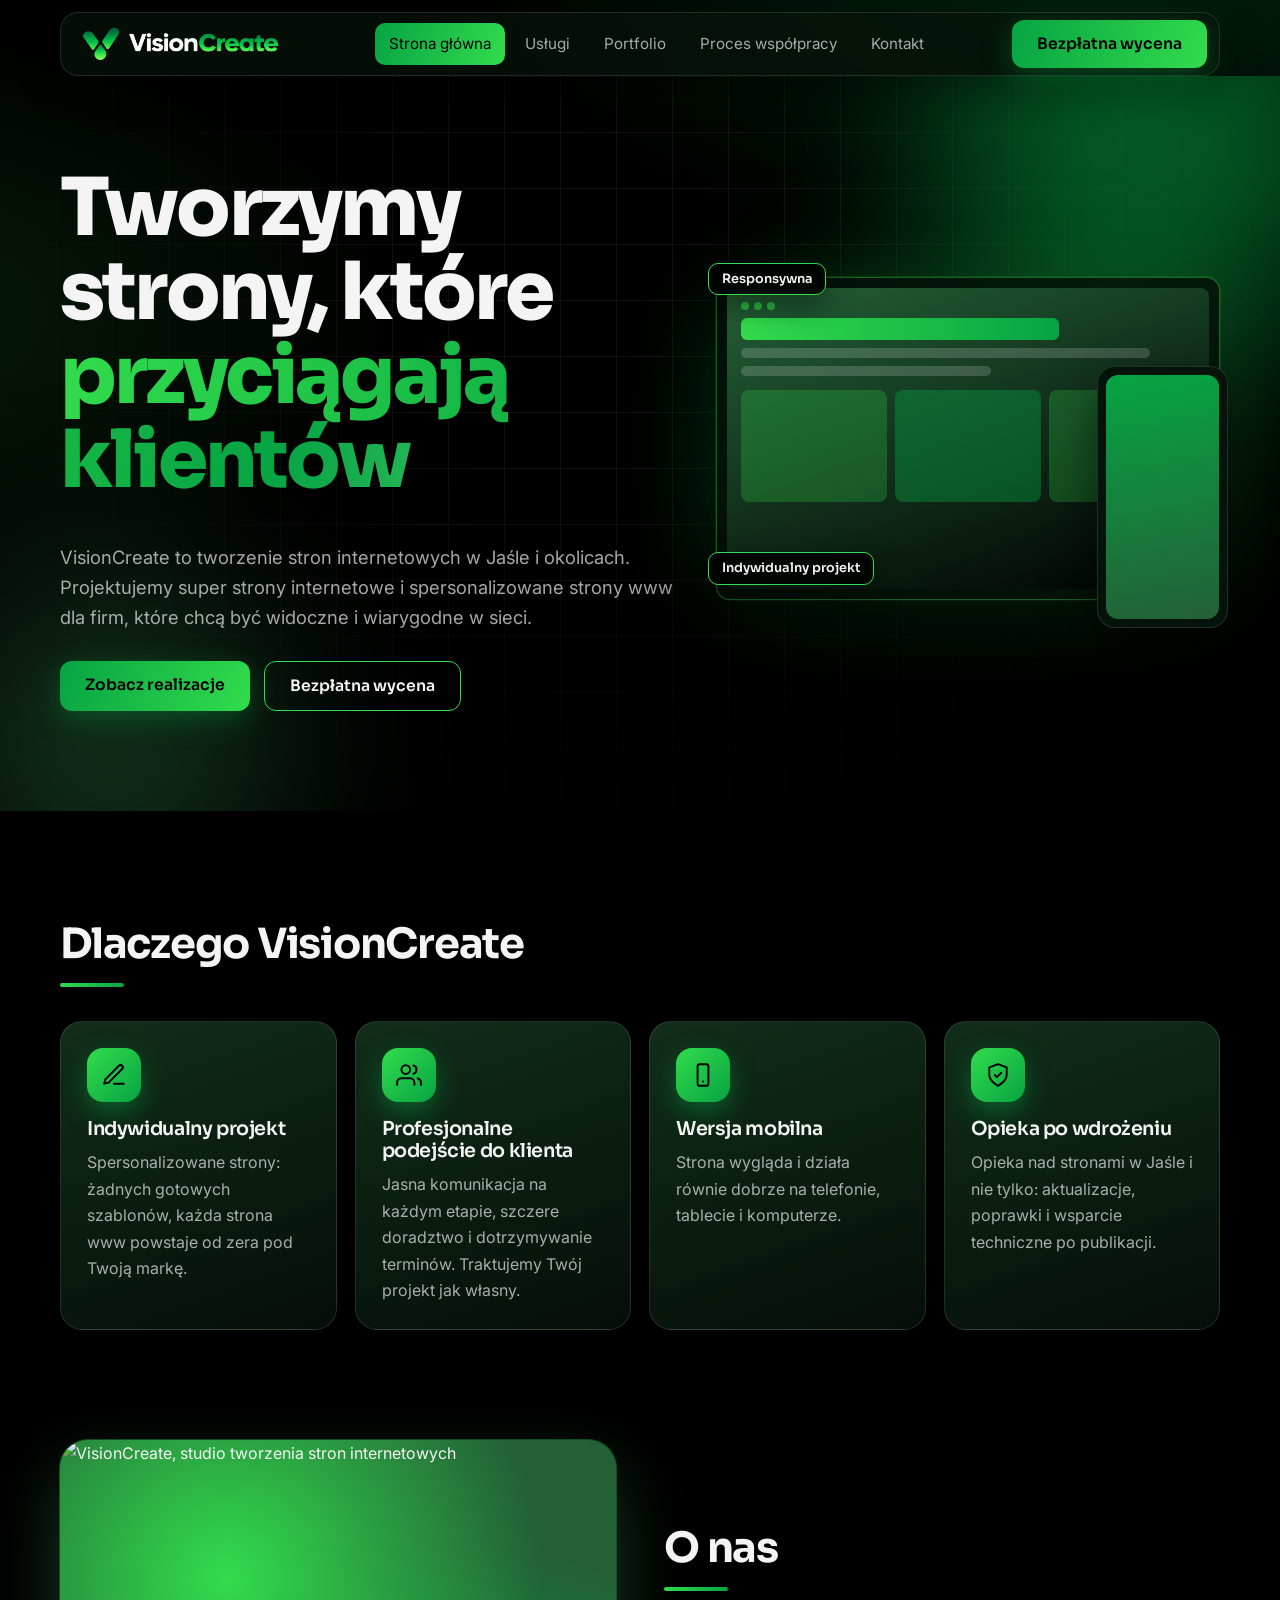
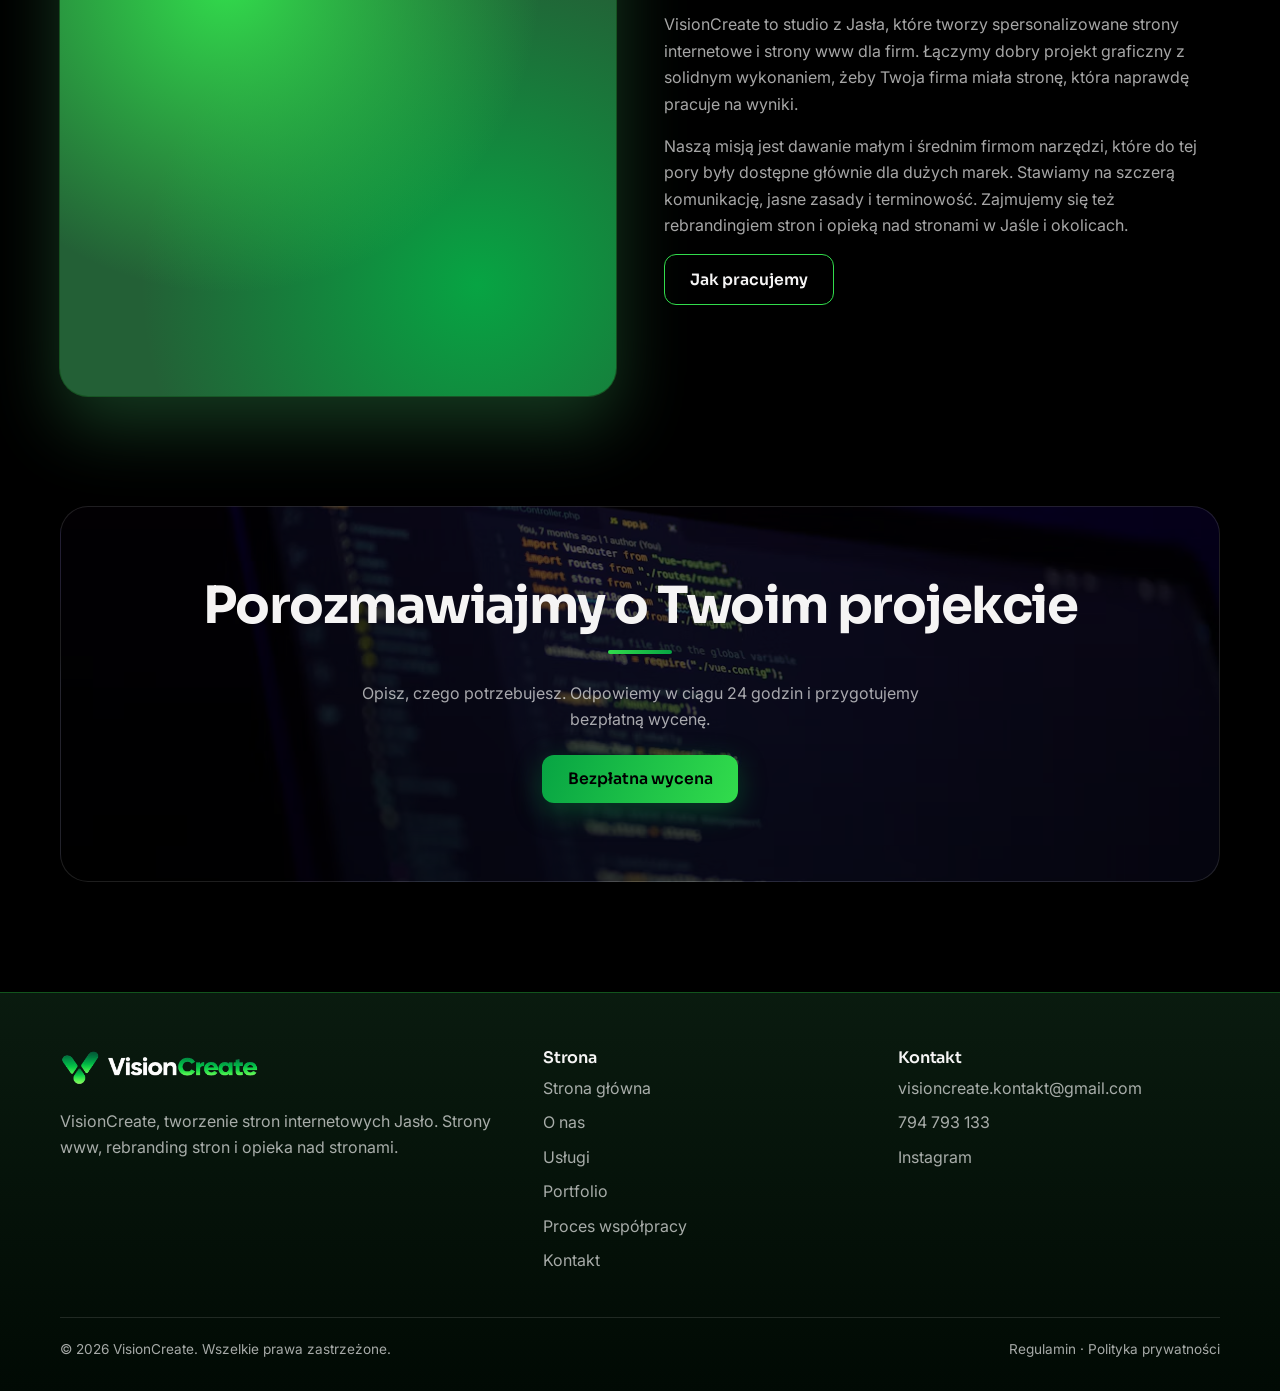
==== commit 3091339d: "Update index.html" ====
--- a/index.html
+++ b/index.html
@@ -3,24 +3,29 @@
 <head>
 <meta charset="utf-8">
 <meta name="viewport" content="width=device-width, initial-scale=1, viewport-fit=cover">
-<title>VisionCreate | Tworzenie stron internetowych dla firm</title>
-<meta name="description" id="md" content="Tworzymy nowoczesne, szybkie i responsywne strony internetowe dla firm. Strony wizytówki, landing page, sklepy internetowe, redesign i SEO. Bezpłatna wycena.">
+<title>VisionCreate | Tworzenie stron internetowych Jasło, strony www dla firm</title>
+<meta name="description" id="md" content="VisionCreate: tworzenie stron internetowych w Jaśle. Spersonalizowane strony www, strony wizytówki, rebranding stron i opieka nad stronami. Bezpłatna wycena.">
 <meta name="robots" content="index, follow, max-image-preview:large">
+
+<meta name="google-site-verification" content="xHzeLkjvizMfx5zpsJUFPdZ2TTvaZ_E75FraS4FmErY" />
+  
 <meta name="author" content="VisionCreate">
 <meta name="theme-color" content="#000000">
-
-<meta name="google-site-verification" content="xHzeLkjvizMfx5zpsJUFPdZ2TTvaZ_E75FraS4FmErY" />
-
-
-<link rel="icon" type="image/png" href="4.png">
-<link rel="apple-touch-icon" href="4.png">
+<link rel="icon" type="image/png" sizes="48x48" href="favicon.png">
+<link rel="shortcut icon" href="favicon.png">
+<meta name="application-name" content="VisionCreate">
+<meta name="apple-mobile-web-app-title" content="VisionCreate">
+<meta name="keywords" content="VisionCreate, visioncreate, tworzenie stron internetowych Jasło, strony internetowe Jasło, super strony internetowe, strony Jasło, spersonalizowane strony, strony www, rebranding stron, opieka nad stronami Jasło">
+<meta name="geo.region" content="PL-PK">
+<meta name="geo.placename" content="Jasło">
+<link rel="apple-touch-icon" href="favicon.png">
 <meta property="og:type" content="website">
 <meta property="og:locale" content="pl_PL">
 <meta property="og:site_name" content="VisionCreate">
-<meta property="og:title" content="VisionCreate | Tworzenie stron internetowych dla firm">
-<meta property="og:description" content="Nowoczesne, szybkie i responsywne strony internetowe dla firm. Bezpłatna wycena.">
+<meta property="og:title" content="VisionCreate | Tworzenie stron internetowych Jasło, strony www dla firm">
+<meta property="og:description" content="Spersonalizowane strony internetowe i strony www dla firm. Rebranding stron, opieka nad stronami, bezpłatna wycena.">
 <meta name="twitter:card" content="summary">
-<script type="application/ld+json">{"@context":"https://schema.org","@type":"ProfessionalService","name":"VisionCreate","description":"Studio tworzenia stron internetowych: strony wizytówki, landing page, sklepy internetowe, redesign stron i SEO.","email":"visioncreate.kontakt@gmail.com","telephone":"+48794793133","areaServed":"PL","knowsLanguage":"pl","sameAs":["https://www.instagram.com/visi0n.create/"],"hasOfferCatalog":{"@type":"OfferCatalog","name":"Usługi","itemListElement":[{"@type":"Offer","itemOffered":{"@type":"Service","name":"Strony wizytówki"}},{"@type":"Offer","itemOffered":{"@type":"Service","name":"Landing Page"}},{"@type":"Offer","itemOffered":{"@type":"Service","name":"Sklepy internetowe"}},{"@type":"Offer","itemOffered":{"@type":"Service","name":"Redesign stron"}},{"@type":"Offer","itemOffered":{"@type":"Service","name":"SEO"}},{"@type":"Offer","itemOffered":{"@type":"Service","name":"Strony internetowe i podstrony"}}]}}</script>
+<script type="application/ld+json">{"@context":"https://schema.org","@type":"ProfessionalService","name":"VisionCreate","alternateName":["visioncreate","Vision Create"],"description":"Tworzenie stron internetowych Jasło: spersonalizowane strony www, strony wizytówki, landing page, rebranding stron i opieka nad stronami.","email":"visioncreate.kontakt@gmail.com","telephone":"+48794793133","areaServed":[{"@type":"City","name":"Jasło"},{"@type":"Country","name":"PL"}],"knowsLanguage":"pl","sameAs":["https://www.instagram.com/visi0n.create/"],"hasOfferCatalog":{"@type":"OfferCatalog","name":"Usługi","itemListElement":[{"@type":"Offer","itemOffered":{"@type":"Service","name":"Strony wizytówki"}},{"@type":"Offer","itemOffered":{"@type":"Service","name":"Landing Page"}},{"@type":"Offer","itemOffered":{"@type":"Service","name":"Redesign stron"}},{"@type":"Offer","itemOffered":{"@type":"Service","name":"Rozbudowane strony internetowe"}},{"@type":"Offer","itemOffered":{"@type":"Service","name":"Opieka nad stronami (Patronat)"}}]}}</script>
 <link rel="preconnect" href="https://fonts.googleapis.com">
 <link href="https://fonts.googleapis.com/css2?family=Sora:wght@500;600;700;800&family=Inter:wght@400;500&display=swap" rel="stylesheet">
 <style>
@@ -182,6 +187,10 @@
 .svc small{display:block;margin-top:14px;color:var(--b);font-weight:500}
 .svc.act{border-color:var(--p);box-shadow:0 0 0 1px var(--p),0 22px 55px rgba(7,164,67,.35)}
 .pop{animation:enter .45s}
+.pat .pr{display:block;font:700 1.6rem var(--hf);margin:.1em 0 .9em}
+.ck{list-style:none;margin:0;padding:0}.ck li{position:relative;padding:11px 0 11px 28px;border-top:1px solid var(--line);color:var(--mut)}
+.ck li::before{content:"";position:absolute;left:3px;top:50%;width:10px;height:5px;margin-top:-5px;border-left:2px solid var(--b);border-bottom:2px solid var(--b);transform:rotate(-45deg)}
+
 .btn{border-radius:12px}nav a{border-radius:10px}.nav{border-radius:18px}.cb{border-radius:8px}.chip{border-radius:10px}.soon{border-radius:6px}
 .doc{max-width:820px;padding-bottom:80px}.doc h2{font-size:1.25rem;margin:2em 0 .6em}.doc p,.doc li{color:var(--mut);max-width:none}.doc ul{padding-left:1.2em}.doc a{color:var(--b)}
 #detail h3{font-size:1.6rem}#detail p{max-width:none}
@@ -244,7 +253,7 @@
     <div class="wrap">
       <div>
         <h1>Tworzymy strony, które <span class="grad">przyciągają klientów</span></h1>
-        <p style="font-size:1.15rem">VisionCreate projektuje i wdraża szybkie, nowoczesne strony internetowe dla firm, które chcą być widoczne i wiarygodne w sieci.</p>
+        <p style="font-size:1.15rem">VisionCreate to tworzenie stron internetowych w Jaśle i okolicach. Projektujemy super strony internetowe i spersonalizowane strony www dla firm, które chcą być widoczne i wiarygodne w sieci.</p>
         <div class="row"><a class="btn" href="#portfolio">Zobacz realizacje</a><a class="btn ghost" href="#kontakt">Bezpłatna wycena</a></div>
       </div>
       <div class="mock" aria-hidden="true">
@@ -257,19 +266,19 @@
   <section><div class="wrap rv">
     <h2>Dlaczego VisionCreate</h2>
     <div class="grid">
-      <div class="card"><div class="ico"><svg viewBox="0 0 24 24" width="26" height="26" fill="none" stroke="#000" stroke-width="1.8" stroke-linecap="round" stroke-linejoin="round" aria-hidden="true"><path d="M12 20h9M16.5 3.5a2.1 2.1 0 013 3L7 19l-4 1 1-4z"/></svg></div><h3>Indywidualny projekt</h3><p>Żadnych gotowych szablonów. Każda strona powstaje od zera pod Twoją markę.</p></div>
+      <div class="card"><div class="ico"><svg viewBox="0 0 24 24" width="26" height="26" fill="none" stroke="#000" stroke-width="1.8" stroke-linecap="round" stroke-linejoin="round" aria-hidden="true"><path d="M12 20h9M16.5 3.5a2.1 2.1 0 013 3L7 19l-4 1 1-4z"/></svg></div><h3>Indywidualny projekt</h3><p>Spersonalizowane strony: żadnych gotowych szablonów, każda strona www powstaje od zera pod Twoją markę.</p></div>
       <div class="card"><div class="ico"><svg viewBox="0 0 24 24" width="26" height="26" fill="none" stroke="#000" stroke-width="1.8" stroke-linecap="round" stroke-linejoin="round" aria-hidden="true"><path d="M17 21v-2a4 4 0 00-4-4H5a4 4 0 00-4 4v2"/><circle cx="9" cy="7" r="4"/><path d="M23 21v-2a4 4 0 00-3-3.87M16 3.13a4 4 0 010 7.75"/></svg></div><h3>Profesjonalne podejście do klienta</h3><p>Jasna komunikacja na każdym etapie, szczere doradztwo i dotrzymywanie terminów. Traktujemy Twój projekt jak własny.</p></div>
       <div class="card"><div class="ico"><svg viewBox="0 0 24 24" width="26" height="26" fill="none" stroke="#000" stroke-width="1.8" stroke-linecap="round" stroke-linejoin="round" aria-hidden="true"><rect x="7" y="2" width="10" height="20" rx="2"/><path d="M12 18h.01"/></svg></div><h3>Wersja mobilna</h3><p>Strona wygląda i działa równie dobrze na telefonie, tablecie i komputerze.</p></div>
-      <div class="card"><div class="ico"><svg viewBox="0 0 24 24" width="26" height="26" fill="none" stroke="#000" stroke-width="1.8" stroke-linecap="round" stroke-linejoin="round" aria-hidden="true"><path d="M12 22s8-4 8-10V5l-8-3-8 3v7c0 6 8 10 8 10z"/><path d="M9 12l2 2 4-4"/></svg></div><h3>Opieka po wdrożeniu</h3><p>Zostajemy z Tobą po publikacji: aktualizacje, poprawki i wsparcie techniczne.</p></div>
+      <div class="card"><div class="ico"><svg viewBox="0 0 24 24" width="26" height="26" fill="none" stroke="#000" stroke-width="1.8" stroke-linecap="round" stroke-linejoin="round" aria-hidden="true"><path d="M12 22s8-4 8-10V5l-8-3-8 3v7c0 6 8 10 8 10z"/><path d="M9 12l2 2 4-4"/></svg></div><h3>Opieka po wdrożeniu</h3><p>Opieka nad stronami w Jaśle i nie tylko: aktualizacje, poprawki i wsparcie techniczne po publikacji.</p></div>
     </div>
   </div></section>
 
   <section id="o-nas" style="padding-top:0"><div class="wrap split rv">
-    <div class="about-visual" aria-hidden="true"><img src="zdj2.png" alt="VisionCreate, studio tworzenia stron internetowych" loading="lazy" decoding="async" style="display:block;width:100%;height:100%;object-fit:cover"></div>
+    <div class="about-visual" aria-hidden="true"><img src="onas.jpg" alt="VisionCreate, studio tworzenia stron internetowych" loading="lazy" decoding="async" style="display:block;width:100%;height:100%;object-fit:cover"></div>
     <div>
       <h2>O nas</h2>
-      <p>VisionCreate to studio tworzące strony internetowe. Łączymy dobry projekt graficzny z solidnym wykonaniem, żeby Twoja firma miała stronę, która naprawdę pracuje na wyniki.</p>
-      <p>Naszą misją jest dawanie małym i średnim firmom narzędzi, które do tej pory były dostępne głównie dla dużych marek. Stawiamy na szczerą komunikację, jasne zasady i terminowość.</p>
+      <p>VisionCreate to studio z Jasła, które tworzy spersonalizowane strony internetowe i strony www dla firm. Łączymy dobry projekt graficzny z solidnym wykonaniem, żeby Twoja firma miała stronę, która naprawdę pracuje na wyniki.</p>
+      <p>Naszą misją jest dawanie małym i średnim firmom narzędzi, które do tej pory były dostępne głównie dla dużych marek. Stawiamy na szczerą komunikację, jasne zasady i terminowość. Zajmujemy się też rebrandingiem stron i opieką nad stronami w Jaśle i okolicach.</p>
       <a class="btn ghost" href="#proces">Jak pracujemy</a>
     </div>
   </div></section>
@@ -283,17 +292,20 @@
 
 <!-- USŁUGI -->
 <div class="page" id="p-uslugi">
-  <div class="wrap pagehead"><h1>Usługi tworzenia stron internetowych</h1></div>
+  <div class="wrap pagehead"><h1>Usługi</h1></div>
   <section style="padding-top:30px"><div class="wrap">
+    <h2>Pakiety stron</h2>
     <div class="grid" id="svc"></div>
-    <div class="card rv" id="detail" style="margin-top:40px">
-      <h3 id="dt">Strony wizytówki</h3>
-      <div class="grid" id="dg" style="margin-top:18px">
-        <div><b>Dla kogo</b><p>Opis grupy docelowej.</p></div>
-        <div><b>Co otrzymasz</b><p>Lista korzyści i rezultatów.</p></div>
-        <div><b>Zakres prac</b><p>Etapy i elementy realizacji.</p></div>
-        <div><b>Czas realizacji</b><p>Orientacyjny termin.</p></div>
-      </div>
+    <h2 style="margin-top:80px">Patronat</h2>
+    <p>Pakiety opieki nad stroną po publikacji.</p>
+    <div class="grid pat">
+      <div class="card rv"><h3>Patronat Basic</h3><span class="pr grad">20 zł/mies.</span><ul class="ck"><li>Hosting i domena.</li><li>Przywrócenie strony w razie typowej awarii.</li></ul></div>
+      <div class="card rv" style="border-color:var(--p)"><h3>Patronat Premium</h3><span class="pr grad">40 zł/mies.</span><ul class="ck"><li>Wszystko z pakietu Basic.</li><li>1 godzina zmian miesięcznie.</li><li>Kopia zapasowa raz w miesiącu.</li><li>Testowanie formularza kontaktowego 2 razy w miesiącu.</li></ul></div>
+      <div class="card rv"><h3>Patronat Business</h3><span class="pr grad">60 zł/mies.</span><ul class="ck"><li>Wszystko z pakietu Premium.</li><li>3 godziny zmian miesięcznie.</li><li>Pełna opieka techniczna.</li><li>Testowanie formularza kontaktowego raz w tygodniu.</li></ul></div>
+    </div>
+    <div class="card rv" id="detail" style="margin-top:56px">
+      <h3 id="dt">Landing Page</h3>
+      <div class="grid" id="dg" style="margin-top:18px"></div>
     </div>
     <div style="margin-top:40px;text-align:center"><a class="btn" href="#kontakt">Zapytaj o wycenę</a></div>
   </div></section>
@@ -301,7 +313,7 @@
 
 <!-- PORTFOLIO -->
 <div class="page" id="p-portfolio">
-  <div class="wrap pagehead"><h1>Portfolio realizacji stron internetowych</h1><p style="font-size:1.1rem">Wybrane projekty VisionCreate. Kliknij projekt, aby zobaczyć działającą stronę.</p></div>
+  <div class="wrap pagehead"><h1>Portfolio</h1><p style="font-size:1.1rem">Wybrane projekty VisionCreate. Kliknij projekt, aby zobaczyć działającą stronę.</p></div>
   <section style="padding-top:30px"><div class="wrap"><div class="grid" id="pf" style="margin-top:0"></div></div></section>
 </div>
 
@@ -388,7 +400,7 @@
 
 <!-- KONTAKT -->
 <div class="page" id="p-kontakt">
-  <div class="wrap pagehead"><h1>Kontakt i bezpłatna wycena</h1><p style="font-size:1.1rem">Opisz swój projekt. Wiadomość zwrotna do 24 godzin.</p></div>
+  <div class="wrap pagehead"><h1>Kontakt</h1><p style="font-size:1.1rem">Opisz swój projekt. Wiadomość zwrotna do 24 godzin.</p></div>
   <section style="padding-top:30px"><div class="wrap contact">
     <form id="f" novalidate>
       <div class="two"><label>Imię<input name="imie" required autocomplete="name"></label><label>E-mail<input name="email" type="email" required autocomplete="email"></label></div>
@@ -412,7 +424,7 @@
 
 <footer><div class="wrap">
   <div class="fg">
-    <div><a href="#start" class="logo"><img src="logo.png" alt="VisionCreate"></a><p style="margin-top:14px">Tworzymy nowoczesne strony internetowe, które przyciągają klientów.</p></div>
+    <div><a href="#start" class="logo"><img src="logo.png" alt="VisionCreate"></a><p style="margin-top:14px">VisionCreate, tworzenie stron internetowych Jasło. Strony www, rebranding stron i opieka nad stronami.</p></div>
     <div><h3>Strona</h3><ul><li><a href="#start">Strona główna</a></li><li><a href="#o-nas">O nas</a></li><li><a href="#uslugi">Usługi</a></li><li><a href="#portfolio">Portfolio</a></li><li><a href="#proces">Proces współpracy</a></li><li><a href="#kontakt">Kontakt</a></li></ul></div>
     <div><h3>Kontakt</h3><ul><li><a href="mailto:visioncreate.kontakt@gmail.com">visioncreate.kontakt@gmail.com</a></li><li><a href="tel:+48794793133">794 793 133</a></li><li><a href="https://www.instagram.com/visi0n.create/" target="_blank" rel="noopener">Instagram</a></li></ul></div>
     
@@ -421,33 +433,37 @@
 </div></footer>
 
 <script>
-var PROJ=[["Vortex","Strona wizytówka","https://vortexdetail.github.io/","projekt1.png"],["GRAD","Strona + podstrony","https://uslugiogrodniczegrad-design.github.io/Uslugi-Ogrodnicze-GRAD/","projekt2.png"],["Projekt 3","Sklep internetowy"],["Projekt 4","Landing page"],["Projekt 5","Redesign"],["Projekt 6","Strona firmowa"],["Projekt 7","Branding i strona"]].map(function(p,i){return{n:p[0],t:p[1],url:p[2]||"https://example.com/projekt-"+(i+1),img:p[3]}});
+var PROJ=[["Vortex","Strona wizytówka","https://vortexdetail.github.io/","projekt1.png"],["GRAD","Strona + podstrony","https://uslugiogrodniczegrad-design.github.io/Uslugi-Ogrodnicze-GRAD/","projekt2.png"]].map(function(p,i){return{n:p[0],t:p[1],url:p[2]||"https://example.com/projekt-"+(i+1),img:p[3]}});
 document.getElementById("pf").innerHTML=PROJ.map(function(p){return '<a class="pcard rv" href="'+p.url+'" target="_blank" rel="noopener"><div class="thumb'+(p.img?' hasimg':'')+'">'+(p.img?'<img src="'+p.img+'" alt="'+p.n+'" loading="lazy">':'<div class="bw"><div class="bd"><i></i><i></i><i></i></div><div class="bl l1"></div><div class="bl l2"></div><div class="bt"><s></s><s></s><s></s></div></div>')+'</div><div class="pinfo"><h3>'+p.n+'</h3><p>'+p.t+'</p></div></a>'}).join("");
 var SV0=[["Strony wizytówki","Prosta, elegancka strona, która przedstawia Twoją firmę, ofertę i dane kontaktowe. Idealna na start w internecie.",1],["Landing page","Jednostronicowa strona nastawiona na jeden cel: zapytanie, zapis lub sprzedaż konkretnej oferty.",1],["Sklepy internetowe","Sklep z koszykiem, płatnościami i panelem zamówień.",0],["Redesign stron","Odświeżamy wygląd i działanie istniejącej strony, aby była nowoczesna, szybka i czytelna.",1],["SEO","Optymalizacja strony pod wyszukiwarki, żeby łatwiej było Cię znaleźć w Google.",0],["Hosting i opieka techniczna","Konfiguracja domeny i hostingu, aktualizacje, kopie zapasowe i szybkie poprawki po wdrożeniu.",1]];
-var SV=[
+var SVALL=[
 {t:"Strony wizytówki",p:"499–999 zł",d:"Prosta, elegancka strona, która przedstawia Twoją firmę, ofertę i dane kontaktowe. Idealna na start w internecie.",w:"Dla małych firm, freelancerów i usługodawców, którzy chcą pojawić się w internecie i pokazać swoją ofertę oraz kontakt.",g:"Gotową, responsywną stronę z dopasowanym projektem graficznym, czytelną ofertą i formularzem kontaktowym.",s:"Projekt graficzny, wdrożenie, dopasowanie do telefonów, formularz kontaktowy, podstawowe SEO, uruchomienie na Twojej domenie.",c:"5–10 dni roboczych"},
 {t:"Landing Page",p:"449–899 zł",d:"Jednostronicowa strona nastawiona na jeden cel: zapytanie, zapis lub sprzedaż konkretnej oferty.",w:"Dla firm i osób, które promują jedną konkretną ofertę, produkt, wydarzenie lub kampanię reklamową.",g:"Jednostronicową stronę, która prowadzi odwiedzającego do jednego działania: zapytania, zapisu lub zakupu.",s:"Układ nastawiony na konwersję, sekcje oferty, przyciski wezwania do działania, formularz, wersja mobilna, szybkie ładowanie.",c:"4–7 dni roboczych"},
 {t:"Sklepy internetowe",p:"1 599–2 099 zł",d:"Sklep internetowy z katalogiem produktów, koszykiem, płatnościami i panelem zarządzania zamówieniami.",w:"Dla firm, które chcą sprzedawać produkty online i mieć pełną kontrolę nad sprzedażą.",g:"Działający sklep z katalogiem produktów, koszykiem, płatnościami i panelem do zarządzania zamówieniami.",s:"Projekt sklepu, konfiguracja katalogu i kategorii, koszyk i zamówienia, integracja płatności i dostaw, wersja mobilna, wprowadzenie do obsługi panelu.",c:"4–8 tygodni"},
-{t:"Redesign stron",p:"499–2 099 zł",d:"Odświeżamy wygląd i działanie istniejącej strony, aby była nowoczesna, szybka i czytelna.",w:"Dla firm, które mają już stronę, ale wygląda przestarzało, działa wolno albo słabo pozyskuje klientów.",g:"Odświeżoną, nowoczesną i szybką stronę, która zachowuje Twoje treści i charakter marki.",s:"Analiza obecnej strony, nowy projekt graficzny, poprawa układu i nawigacji, optymalizacja szybkości, dostosowanie do telefonów, przeniesienie treści.",c:"1–2 tygodnie"},
+{t:"Redesign stron",p:"499–1 999 zł",d:"Odświeżamy wygląd i działanie istniejącej strony, aby była nowoczesna, szybka i czytelna.",w:"Dla firm, które mają już stronę, ale wygląda przestarzało, działa wolno albo słabo pozyskuje klientów.",g:"Odświeżoną, nowoczesną i szybką stronę, która zachowuje Twoje treści i charakter marki.",s:"Analiza obecnej strony, nowy projekt graficzny, poprawa układu i nawigacji, optymalizacja szybkości, dostosowanie do telefonów, przeniesienie treści.",c:"1–2 tygodnie"},
 {t:"SEO",p:"239 zł/mies.",d:"Optymalizacja strony pod wyszukiwarki, aby poprawić jej widoczność i ułatwić klientom znalezienie Twojej firmy w Google.",w:"Dla firm, które mają stronę i chcą być lepiej widoczne w Google oraz zdobywać klientów z wyszukiwarki.",g:"Wyższą widoczność strony, uporządkowaną strukturę i regularną opiekę nad pozycjami.",s:"Audyt techniczny, dobór słów kluczowych, optymalizacja treści i nagłówków, poprawa szybkości, miesięczna opieka i raport z postępów.",c:"Pierwsze efekty mogą pojawić się po kilku miesiącach, zależnie od konkurencji i stanu strony."},
-{t:"Strony internetowe i podstrony",p:"1 099–1 999 zł",d:"Nowoczesne strony składające się ze strony głównej i kilku podstron, dopasowane do charakteru Twojej firmy.",w:"Dla firm, które potrzebują więcej niż jednej strony: oferty, informacji o firmie, realizacji, kontaktu i innych podstron.",g:"Nowoczesną, wielostronicową stronę z przejrzystym układem, responsywnym designem i intuicyjną nawigacją, dzięki której klienci łatwo znajdą najważniejsze informacje.",s:"Projekt graficzny, strona główna i podstrony, menu i nawigacja, wersja mobilna, formularz kontaktowy, podstawowe SEO, publikacja.",c:"7–14 dni roboczych"}];
+{t:"Rozbudowane strony internetowe",p:"1 099–1 999 zł",d:"Nowoczesne strony składające się ze strony głównej i kilku podstron, dopasowane do charakteru Twojej firmy.",w:"Dla firm, które potrzebują więcej niż jednej strony: oferty, informacji o firmie, realizacji, kontaktu i innych podstron.",g:"Nowoczesną, wielostronicową stronę z przejrzystym układem, responsywnym designem i intuicyjną nawigacją, dzięki której klienci łatwo znajdą najważniejsze informacje.",s:"Projekt graficzny, strona główna i podstrony, menu i nawigacja, wersja mobilna, formularz kontaktowy, podstawowe SEO, publikacja.",c:"7–14 dni roboczych"}];
+var ORDER=["Landing Page","Strony wizytówki","Redesign stron","Rozbudowane strony internetowe"];
+var SV=ORDER.map(function(n){return SVALL.filter(function(s){return s.t===n})[0]});
 var svc=document.getElementById("svc");
 svc.innerHTML=SV.map(function(s,i){return '<button type="button" class="card svc rv" data-i="'+i+'"><span class="soon ok">Dostępne</span><h3>'+s.t+'</h3><span class="pr grad">'+s.p+'</span><p>'+s.d+'</p><small>Zobacz szczegóły</small></button>'}).join("");
 function showSv(i,sc){var s=SV[i],dt=document.getElementById("detail");document.getElementById("dt").textContent=s.t;
  document.getElementById("dg").innerHTML='<div><b>Dla kogo</b><p>'+s.w+'</p></div><div><b>Co otrzymasz</b><p>'+s.g+'</p></div><div><b>Zakres prac</b><p>'+s.s+'</p></div><div><b>Czas realizacji</b><p>'+s.c+'</p></div>';
  svc.querySelectorAll(".svc").forEach(function(b,j){b.classList.toggle("act",j===i)});
- dt.classList.remove("pop");void dt.offsetWidth;dt.classList.add("pop");if(sc)dt.scrollIntoView({behavior:"smooth",block:"nearest"})}
+ dt.classList.remove("pop");void dt.offsetWidth;dt.classList.add("pop");if(sc)dt.scrollIntoView({behavior:"smooth",block:"center"})}
 svc.onclick=function(e){var b=e.target.closest(".svc");if(b)showSv(+b.dataset.i,true)};
 showSv(0,false);
 SV0.map(function(s){return '<div class="card rv"><span class="'+(s[2]?'soon ok':'soon')+'">'+(s[2]?'Dostępne':'Wkrótce dostępne')+'</span><h3>'+s[0]+'</h3><p>'+s[1]+'</p></div>'}).join("");
 var pg=document.getElementById("prog");
+
+
 
 document.addEventListener("pointermove",function(e){
  
   
  var c=e.target.closest&&e.target.closest(".card,.pcard");if(c){var r=c.getBoundingClientRect();c.style.setProperty("--mx",e.clientX-r.left+"px");c.style.setProperty("--my",e.clientY-r.top+"px")}});
 window.addEventListener("scroll",function(){var h=document.documentElement.scrollHeight-innerHeight;pg.style.width=(h>0?scrollY/h*100:0)+"%"},{passive:true});
-var META={start:["VisionCreate | Tworzenie stron internetowych dla firm","Tworzymy nowoczesne, szybkie i responsywne strony internetowe dla firm. Strony wizytówki, landing page, sklepy internetowe, redesign i SEO. Bezpłatna wycena."],uslugi:["Usługi tworzenia stron internetowych | VisionCreate","Strony wizytówki, landing page, sklepy internetowe, redesign stron, SEO oraz strony z podstronami. Sprawdź zakres usług, czas realizacji i zapytaj o wycenę."],portfolio:["Portfolio realizacji stron internetowych | VisionCreate","Zobacz projekty stron internetowych wykonanych przez VisionCreate: wizytówki, strony firmowe i sklepy."],proces:["Proces współpracy i FAQ | VisionCreate","Od rozmowy i briefu po publikację strony: poznaj 6 kroków współpracy z VisionCreate i odpowiedzi na najczęstsze pytania."],kontakt:["Kontakt i bezpłatna wycena strony | VisionCreate","Napisz do VisionCreate i otrzymaj bezpłatną wycenę strony internetowej. Odpowiadamy do 24 godzin. Tel. 794 793 133."],regulamin:["Regulamin | VisionCreate","Regulamin świadczenia usług przez VisionCreate."],"polityka-prywatnosci":["Polityka prywatności | VisionCreate","Polityka prywatności i informacja o przetwarzaniu danych osobowych w VisionCreate."]};
+var META={start:["VisionCreate | Tworzenie stron internetowych Jasło, strony www dla firm","VisionCreate: tworzenie stron internetowych w Jaśle. Spersonalizowane strony www, strony wizytówki, rebranding stron i opieka nad stronami. Bezpłatna wycena."],uslugi:["Strony internetowe Jasło: pakiety i patronat | VisionCreate","Pakiety stron: landing page, strony wizytówki, redesign i rozbudowane strony internetowe. Patronat: opieka nad stronami. Tworzenie stron internetowych Jasło."],portfolio:["Portfolio: strony internetowe Jasło | VisionCreate","Zobacz realizacje VisionCreate: spersonalizowane strony internetowe i strony www dla firm."],proces:["Proces współpracy i FAQ | VisionCreate","Od rozmowy i briefu po publikację strony: poznaj 6 kroków współpracy z VisionCreate i odpowiedzi na najczęstsze pytania."],kontakt:["Kontakt | Strony internetowe Jasło | VisionCreate","Napisz do VisionCreate i otrzymaj bezpłatną wycenę. Tworzenie stron internetowych Jasło, rebranding stron, opieka nad stronami. Tel. 794 793 133."],regulamin:["Regulamin | VisionCreate","Regulamin świadczenia usług przez VisionCreate."],"polityka-prywatnosci":["Polityka prywatności | VisionCreate","Polityka prywatności i informacja o przetwarzaniu danych osobowych w VisionCreate."]};
 var pages=["start","uslugi","portfolio","proces","kontakt","regulamin","polityka-prywatnosci"],io;
 function reveal(){if(io)io.disconnect();io=new IntersectionObserver(function(e){e.forEach(function(x){if(x.isIntersecting){x.target.classList.add("in");io.unobserve(x.target)}})},{threshold:.12});document.querySelectorAll(".page.show .rv").forEach(function(el){el.classList.remove("in");io.observe(el)})}
 function route(){var h=(location.hash||"#start").slice(1),sec=null;if(h==="o-nas"){sec=h;h="start"}if(pages.indexOf(h)<0)h="start";var m=META[h];document.title=m[0];document.getElementById("md").setAttribute("content",m[1]);
@@ -463,7 +479,7 @@
  sendForm(f,body,ok);
 };
 function sendForm(f,body,ok){
- var btn=f.querySelector("button[type=submit]"),old=btn.textContent;btn.disabled=true;btn.textContent="Wysyłanie…";ok.style.display="block";ok.textContent="";
+ var btn=f.querySelector("button[type=submit]"),old=btn.textContent;btn.disabled=true;btn.textContent="Wysyłanie… (może potrwać kilka minut)";ok.style.display="block";ok.textContent="";
  var data={name:f.imie.value,email:f.email.value,phone:f.tel.value,"typ projektu":f.typ.value,"budżet":f.budzet.value,message:f.msg.value,_subject:"Nowe zapytanie ze strony VisionCreate",_template:"table",_captcha:"false"};
  fetch("https://formsubmit.co/ajax/visioncreate.kontakt@gmail.com",{method:"POST",headers:{"Content-Type":"application/json",Accept:"application/json"},body:JSON.stringify(data)})
  .then(function(r){return r.json()})
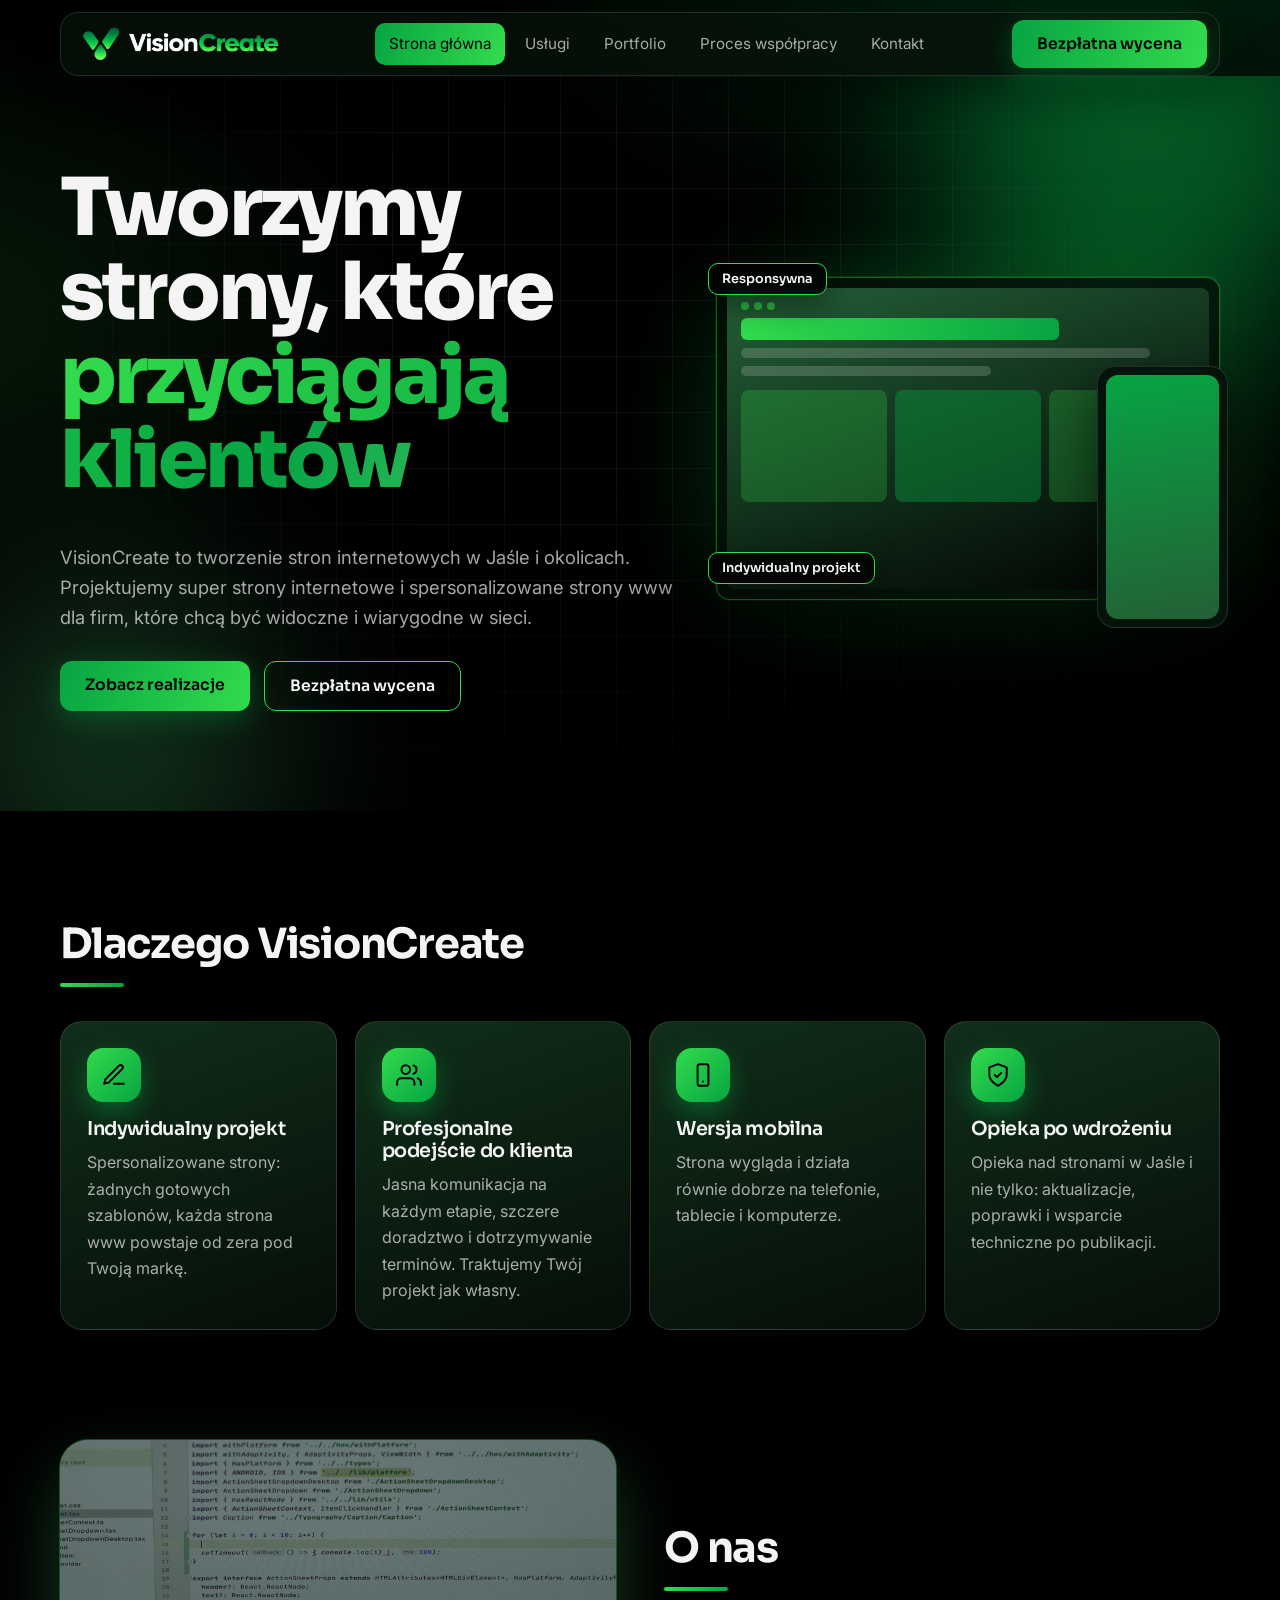
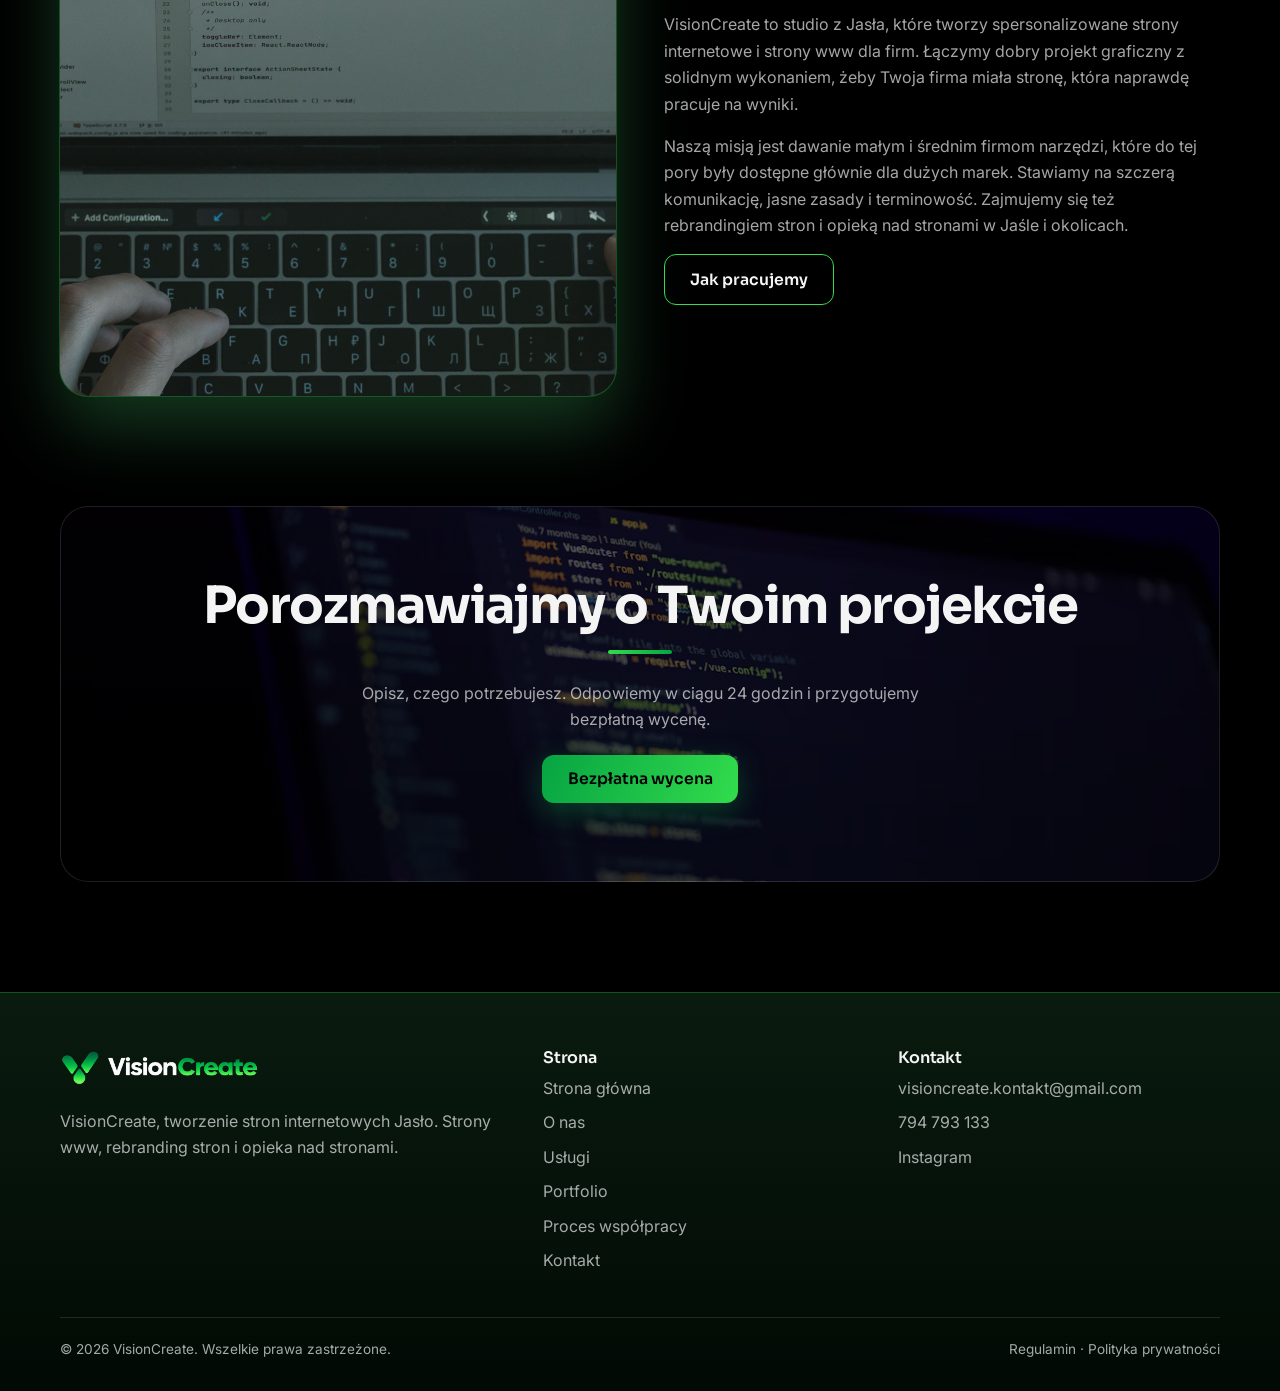
==== commit 7db18698: "Update index.html" ====
--- a/index.html
+++ b/index.html
@@ -478,13 +478,18 @@
  var body="Imię: "+f.imie.value+"\nE-mail: "+f.email.value+"\nTelefon: "+f.tel.value+"\nTyp projektu: "+f.typ.value+"\nBudżet: "+f.budzet.value+"\n\n"+f.msg.value;
  sendForm(f,body,ok);
 };
+var W3F_KEY=""; /* opcjonalnie: klucz z web3forms.com; gdy pusty, używany jest FormSubmit */
 function sendForm(f,body,ok){
+ var mail="mailto:visioncreate.kontakt@gmail.com?subject="+encodeURIComponent("Zapytanie ze strony VisionCreate")+"&body="+encodeURIComponent(body);
  var btn=f.querySelector("button[type=submit]"),old=btn.textContent;btn.disabled=true;btn.textContent="Wysyłanie… (może potrwać kilka minut)";ok.style.display="block";ok.textContent="";
  var data={name:f.imie.value,email:f.email.value,phone:f.tel.value,"typ projektu":f.typ.value,"budżet":f.budzet.value,message:f.msg.value,_subject:"Nowe zapytanie ze strony VisionCreate",_template:"table",_captcha:"false"};
- fetch("https://formsubmit.co/ajax/visioncreate.kontakt@gmail.com",{method:"POST",headers:{"Content-Type":"application/json",Accept:"application/json"},body:JSON.stringify(data)})
+ fetch(W3F_KEY?"https://api.web3forms.com/submit":"https://formsubmit.co/ajax/visioncreate.kontakt@gmail.com",{method:"POST",headers:{"Content-Type":"application/json",Accept:"application/json"},body:JSON.stringify(W3F_KEY?{access_key:W3F_KEY,subject:data._subject,name:data.name,email:data.email,phone:data.phone,"typ projektu":data["typ projektu"],"budżet":data["budżet"],message:data.message}:data)})
  .then(function(r){return r.json()})
- .then(function(j){if(j.success==="true"||j.success===true){f.reset();ok.textContent="Dziękujemy! Wiadomość została wysłana. Odpowiemy do 24 godzin."}else throw 0})
- .catch(function(){ok.textContent="Nie udało się wysłać automatycznie. Otwieramy Twój program pocztowy, wyślij wiadomość stamtąd.";location.href="mailto:visioncreate.kontakt@gmail.com?subject="+encodeURIComponent("Zapytanie ze strony VisionCreate")+"&body="+encodeURIComponent(body)})
+ .then(function(j){if(j.success==="true"||j.success===true){f.reset();ok.textContent="Dziękujemy! Wiadomość została wysłana. Odpowiemy do 24 godzin."}else{var er=new Error(j.message||"");er.server=1;throw er}})
+ .catch(function(er){console.error("Formularz kontaktowy:",er);
+  var hint=location.protocol==="file:"?" Strona jest otwarta z dysku, a formularz działa dopiero po wgraniu na hosting.":/claude/.test(location.host)?" W podglądzie Claude wysyłka jest zablokowana, zadziała na Twoim hostingu.":"";
+  var msg=er&&er.server?(/activat/i.test(er.message)?"Formularz czeka na jednorazową aktywację: kliknij link w e-mailu od FormSubmit wysłanym na visioncreate.kontakt@gmail.com (sprawdź też spam), potem wyślij ponownie.":"Serwis wysyłki zgłosił problem. Spróbuj ponownie za chwilę."):"Nie udało się wysłać wiadomości."+hint;
+  ok.innerHTML=msg+' <a href="'+mail+'" style="color:var(--b)">Wyślij z programu pocztowego</a>.'})
  .finally(function(){btn.disabled=false;btn.textContent=old})}
 document.querySelectorAll(".cb").forEach(function(b){b.onclick=function(){var t=b.dataset.copy;
  function done(){b.textContent="Skopiowano";setTimeout(function(){b.textContent="Kopiuj"},1600)}
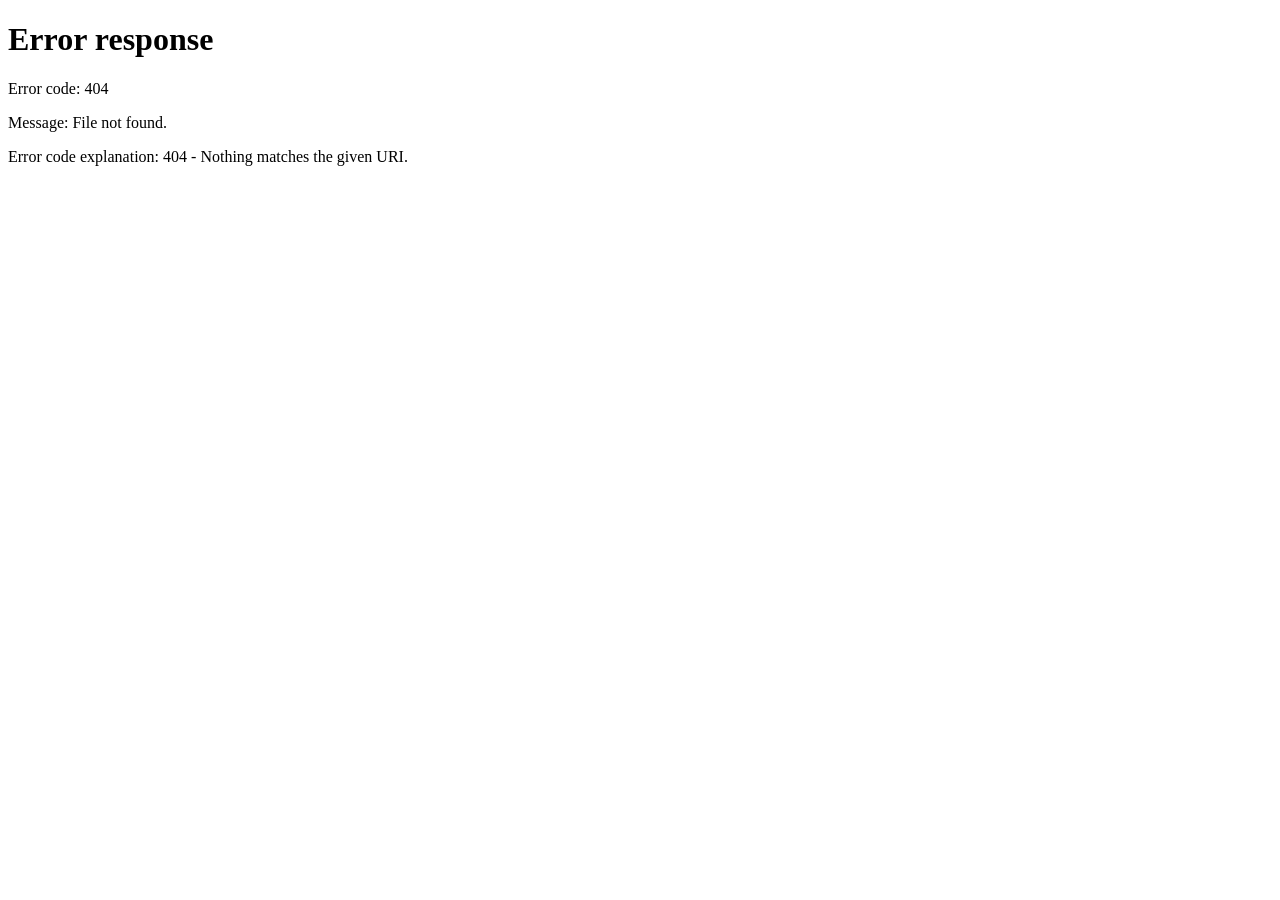
==== commit 57e55d27: "Add files via upload" ====
--- a/index.html
+++ b/index.html
@@ -2,499 +2,13 @@
 <html lang="pl">
 <head>
 <meta charset="utf-8">
-<meta name="viewport" content="width=device-width, initial-scale=1, viewport-fit=cover">
-<title>VisionCreate | Tworzenie stron internetowych Jasło, strony www dla firm</title>
-<meta name="description" id="md" content="VisionCreate: tworzenie stron internetowych w Jaśle. Spersonalizowane strony www, strony wizytówki, rebranding stron i opieka nad stronami. Bezpłatna wycena.">
-<meta name="robots" content="index, follow, max-image-preview:large">
-
-<meta name="google-site-verification" content="xHzeLkjvizMfx5zpsJUFPdZ2TTvaZ_E75FraS4FmErY" />
-  
-<meta name="author" content="VisionCreate">
-<meta name="theme-color" content="#000000">
+<meta name="viewport" content="width=device-width, initial-scale=1">
+<title>VisionCreate | Strony internetowe Jasło</title>
+<link rel="canonical" href="https://visi0ncreate.github.io/visioncreate/strona-glowna">
+<meta http-equiv="refresh" content="0; url=strona-glowna">
 <link rel="icon" type="image/png" sizes="48x48" href="favicon.png">
-<link rel="shortcut icon" href="favicon.png">
-<meta name="application-name" content="VisionCreate">
-<meta name="apple-mobile-web-app-title" content="VisionCreate">
-<meta name="keywords" content="VisionCreate, visioncreate, tworzenie stron internetowych Jasło, strony internetowe Jasło, super strony internetowe, strony Jasło, spersonalizowane strony, strony www, rebranding stron, opieka nad stronami Jasło">
-<meta name="geo.region" content="PL-PK">
-<meta name="geo.placename" content="Jasło">
-<link rel="apple-touch-icon" href="favicon.png">
-<meta property="og:type" content="website">
-<meta property="og:locale" content="pl_PL">
-<meta property="og:site_name" content="VisionCreate">
-<meta property="og:title" content="VisionCreate | Tworzenie stron internetowych Jasło, strony www dla firm">
-<meta property="og:description" content="Spersonalizowane strony internetowe i strony www dla firm. Rebranding stron, opieka nad stronami, bezpłatna wycena.">
-<meta name="twitter:card" content="summary">
-<script type="application/ld+json">{"@context":"https://schema.org","@type":"ProfessionalService","name":"VisionCreate","alternateName":["visioncreate","Vision Create"],"description":"Tworzenie stron internetowych Jasło: spersonalizowane strony www, strony wizytówki, landing page, rebranding stron i opieka nad stronami.","email":"visioncreate.kontakt@gmail.com","telephone":"+48794793133","areaServed":[{"@type":"City","name":"Jasło"},{"@type":"Country","name":"PL"}],"knowsLanguage":"pl","sameAs":["https://www.instagram.com/visi0n.create/"],"hasOfferCatalog":{"@type":"OfferCatalog","name":"Usługi","itemListElement":[{"@type":"Offer","itemOffered":{"@type":"Service","name":"Strony wizytówki"}},{"@type":"Offer","itemOffered":{"@type":"Service","name":"Landing Page"}},{"@type":"Offer","itemOffered":{"@type":"Service","name":"Redesign stron"}},{"@type":"Offer","itemOffered":{"@type":"Service","name":"Rozbudowane strony internetowe"}},{"@type":"Offer","itemOffered":{"@type":"Service","name":"Opieka nad stronami (Patronat)"}}]}}</script>
-<link rel="preconnect" href="https://fonts.googleapis.com">
-<link href="https://fonts.googleapis.com/css2?family=Sora:wght@500;600;700;800&family=Inter:wght@400;500&display=swap" rel="stylesheet">
-<style>
-:root{--bg:#000000;--p:#07a443;--b:#32dc4c;--t:#f5f4f4;--s:#236036;--mut:rgba(245,244,244,.68);--line:rgba(245,244,244,.12);--card:rgba(35,96,54,.32);
---hf:'Sora','Trebuchet MS',sans-serif;--bf:'Inter','Segoe UI',Arial,sans-serif;color-scheme:dark;
-box-sizing:border-box;padding-top:env(safe-area-inset-top,0px);padding-bottom:env(safe-area-inset-bottom,0px)}
-html{scroll-padding-top:calc(env(safe-area-inset-top,0px) + 80px);scroll-behavior:smooth}
-*,*::before,*::after{box-sizing:inherit}
-body{margin:0;background:var(--bg);color:var(--t);font:400 1rem/1.65 var(--bf);overflow-x:hidden}
-body::before{content:"";position:fixed;inset:0 0 auto;height:env(safe-area-inset-top,0px);background:var(--bg);z-index:60}
-h1,h2,h3{font-family:var(--hf);line-height:1.15;margin:0 0 .5em;letter-spacing:-.02em}
-h1{font-size:clamp(2.2rem,6vw,4.4rem);font-weight:800}
-h2{font-size:clamp(1.7rem,3.6vw,2.6rem);font-weight:700}
-h3{font-size:1.2rem;font-weight:600}
-p{margin:0 0 1em;max-width:62ch;color:var(--mut)}
-a{color:inherit}
-:focus-visible{outline:2px solid var(--b);outline-offset:3px}
-.wrap{width:min(1160px,100% - 40px);margin:0 auto}
-section{padding:clamp(56px,9vw,110px) 0}
-.grad{background:linear-gradient(100deg,var(--b),var(--p));-webkit-background-clip:text;background-clip:text;color:transparent}
-.logo-ph{display:inline-flex;align-items:center;justify-content:center;border:1.5px dashed var(--b);border-radius:10px;color:var(--b);font:600 .9rem var(--hf);padding:.35em .9em;white-space:nowrap}
-/* nav */
-header{position:sticky;top:env(safe-area-inset-top,0px);z-index:50;background:rgba(0,0,0,.82);backdrop-filter:blur(14px);border-bottom:1px solid var(--line)}
-.nav{display:flex;align-items:center;justify-content:space-between;height:68px;gap:16px}
-nav ul{display:flex;gap:6px;list-style:none;margin:0;padding:0}
-nav a{display:block;padding:8px 14px;border-radius:999px;text-decoration:none;font-size:.95rem;color:var(--mut);transition:.25s}
-nav a:hover,nav a.on{color:var(--t);background:var(--s)}
-.btn{display:inline-block;font:600 .98rem var(--hf);text-decoration:none;border:0;cursor:pointer;color:#000;background:linear-gradient(110deg,var(--p),var(--b));padding:.9em 1.6em;border-radius:999px;box-shadow:0 8px 28px rgba(7,164,67,.35);transition:transform .25s,box-shadow .25s}
-.btn:hover{transform:translateY(-3px);box-shadow:0 14px 36px rgba(7,164,67,.5)}
-.btn.ghost{background:transparent;box-shadow:none;border:1.5px solid var(--b);color:var(--t)}
-.btn.ghost:hover{background:var(--s)}
-.menu{display:none;background:none;border:1.5px solid var(--line);color:var(--t);border-radius:10px;padding:8px 12px;font:600 .9rem var(--hf);cursor:pointer}
-@media(max-width:900px){.menu{display:block}nav{position:absolute;left:0;right:0;top:68px;background:var(--bg);border-bottom:1px solid var(--line);display:none;padding:12px 20px}nav.open{display:block}nav ul{flex-direction:column}.cta-nav{display:none}}
-/* pages */
-.page{display:none}.page.show{display:block;animation:enter .6s cubic-bezier(.2,.7,.2,1)}
-@keyframes enter{from{opacity:0;transform:translateY(18px)}to{opacity:1;transform:none}}
-.pagehead{padding:clamp(48px,8vw,90px) 0 10px}
-/* hero */
-.hero{position:relative;padding:clamp(40px,7vw,90px) 0 clamp(56px,8vw,100px);overflow:hidden}
-.hero .wrap{display:grid;grid-template-columns:1.1fr .9fr;gap:40px;align-items:center}
-.blob{position:absolute;border-radius:50%;filter:blur(90px);opacity:.5;z-index:-1;animation:drift 14s ease-in-out infinite alternate}
-.blob.a{width:420px;height:420px;background:var(--p);top:-120px;right:-80px}
-.blob.b{width:340px;height:340px;background:var(--s);bottom:-100px;left:-60px;animation-delay:-6s}
-@keyframes drift{to{transform:translate(50px,40px) scale(1.15)}}
-.row{display:flex;gap:14px;flex-wrap:wrap;margin-top:28px}
-.mock{position:relative;animation:float 6s ease-in-out infinite}
-@keyframes float{50%{transform:translateY(-14px)}}
-.laptop{background:#05140b;border:1px solid var(--line);border-radius:14px;padding:10px;box-shadow:0 30px 70px rgba(0,0,0,.5)}
-.screen{background:linear-gradient(160deg,var(--s),var(--bg));border-radius:8px;aspect-ratio:16/10;padding:14px;display:grid;gap:8px;align-content:start}
-.dots{display:flex;gap:5px}.dots i{width:8px;height:8px;border-radius:50%;background:var(--b);opacity:.7}
-.bar{height:10px;border-radius:6px;background:rgba(245,244,244,.18);transform-origin:left;animation:grow 3s ease-in-out infinite alternate}
-.bar.w1{width:70%;height:22px;background:linear-gradient(90deg,var(--b),var(--p))}.bar.w2{width:90%;animation-delay:.4s}.bar.w3{width:55%;animation-delay:.8s}
-.tiles{display:grid;grid-template-columns:repeat(3,1fr);gap:8px;margin-top:6px}.tiles span{aspect-ratio:1.3;border-radius:8px;background:rgba(50,220,76,.25)}
-.tiles span:nth-child(2){background:rgba(7,164,67,.4)}
-@keyframes grow{from{transform:scaleX(.6)}to{transform:scaleX(1)}}
-.phone{position:absolute;right:-8px;bottom:-28px;width:26%;aspect-ratio:9/18;background:#05140b;border:1px solid var(--line);border-radius:18px;padding:8px;box-shadow:0 20px 50px rgba(0,0,0,.55)}
-.phone div{height:100%;border-radius:12px;background:linear-gradient(170deg,var(--p),var(--s))}
-@media(max-width:820px){.hero .wrap{grid-template-columns:1fr}.mock{margin:20px 14px 30px 0}}
-/* cards */
-.grid{display:grid;gap:18px;grid-template-columns:repeat(auto-fit,minmax(240px,1fr));margin-top:34px}
-.card{background:var(--card);border:1px solid var(--line);border-radius:18px;padding:26px;transition:transform .3s,border-color .3s}
-.card:hover{transform:translateY(-6px);border-color:var(--b)}
-.card p{margin:0}
-.soon{display:inline-block;font:600 .8rem var(--hf);color:var(--b);border:1px solid var(--b);border-radius:999px;padding:.2em .8em;margin-bottom:12px}
-.ico{width:46px;height:46px;border-radius:14px;background:linear-gradient(135deg,var(--b),var(--p));margin-bottom:16px;display:grid;place-items:center;font:700 1.2rem var(--hf)}
-.split{display:grid;grid-template-columns:1fr 1fr;gap:48px;align-items:center}
-@media(max-width:820px){.split{grid-template-columns:1fr}}
-.about-visual{aspect-ratio:1;border-radius:28px;overflow:hidden;background:radial-gradient(circle at 30% 25%,var(--b),transparent 55%),radial-gradient(circle at 75% 80%,var(--p),transparent 55%),var(--s);display:grid;place-items:center;animation:pulse 7s ease-in-out infinite}
-@keyframes pulse{50%{transform:scale(.96) rotate(-2deg)}}
-.cta{margin:0 auto;text-align:center;background:linear-gradient(rgba(0,0,0,.62),rgba(0,0,0,.72)),url(zdj1.png) center/cover,linear-gradient(120deg,var(--s),#0f2f1b);border:1px solid var(--line);border-radius:28px;padding:clamp(36px,6vw,70px) 24px;position:relative;overflow:hidden}
-.cta::after{content:"";position:absolute;inset:0;background:linear-gradient(110deg,transparent 40%,rgba(50,220,76,.25),transparent 60%);transform:translateX(-100%);animation:shine 5s ease-in-out infinite}
-@keyframes shine{60%,100%{transform:translateX(100%)}}
-.cta p{margin:0 auto 1.4em}.cta>*{position:relative;z-index:1}
-/* portfolio */
-.pcard{display:block;text-decoration:none;border-radius:18px;overflow:hidden;border:1px solid var(--line);background:var(--card);transition:transform .3s,border-color .3s}
-.pcard:hover{transform:translateY(-6px);border-color:var(--b)}
-.thumb{aspect-ratio:16/10;display:grid;place-items:center;font:700 1.1rem var(--hf);color:rgba(245,244,244,.85);position:relative;overflow:hidden;background:linear-gradient(135deg,var(--s),var(--p))}
-.pcard:nth-child(2n) .thumb{background:linear-gradient(135deg,var(--b),var(--s))}
-.pcard:nth-child(3n) .thumb{background:linear-gradient(135deg,var(--p),var(--bg))}
-.thumb::after{content:"Zobacz stronę";position:absolute;inset:0;display:grid;place-items:center;background:rgba(0,0,0,.7);opacity:0;transition:opacity .3s;font:600 1rem var(--hf)}
-.pcard:hover .thumb::after{opacity:1}
-.pinfo{padding:18px 22px}.pinfo p{margin:0;font-size:.92rem}
-/* process */
-.steps{position:relative;margin-top:40px;display:grid;gap:22px}
-.steps::before{content:"";position:absolute;left:23px;top:10px;bottom:10px;width:2px;background:linear-gradient(var(--b),var(--p),transparent)}
-.step{display:flex;gap:22px;align-items:flex-start;position:relative}
-.step b{flex:none;width:48px;height:48px;border-radius:50%;display:grid;place-items:center;font:700 1.1rem var(--hf);background:var(--bg);border:2px solid var(--b)}
-.step div{padding-top:4px}.step p{margin:0}
-details{border-bottom:1px solid var(--line);padding:18px 0}
-summary{cursor:pointer;font:600 1.05rem var(--hf);list-style:none;display:flex;justify-content:space-between;gap:16px}
-summary::after{content:"+";color:var(--b);font-size:1.4rem;line-height:1;transition:transform .3s}
-details[open] summary::after{transform:rotate(45deg)}
-details p{margin:12px 0 0;animation:enter .4s}
-/* form */
-form{display:grid;gap:14px}
-label{display:grid;gap:6px;font-size:.92rem;color:var(--mut)}
-input,select,textarea{font:inherit;color:var(--t);background:rgba(35,96,54,.35);border:1px solid var(--line);border-radius:12px;padding:12px 14px;width:100%;transition:border-color .25s,box-shadow .25s}
-input:focus,select:focus,textarea:focus{outline:0;border-color:var(--b);box-shadow:0 0 0 3px rgba(50,220,76,.25)}
-select option{background:var(--bg)}
-.two{display:grid;grid-template-columns:1fr 1fr;gap:14px}@media(max-width:560px){.two{grid-template-columns:1fr}}
-.check{display:flex;gap:10px;align-items:flex-start;font-size:.85rem}.check input{width:auto;margin-top:4px}
-.contact{display:grid;grid-template-columns:1.2fr .8fr;gap:40px}@media(max-width:820px){.contact{grid-template-columns:1fr}}
-.ir{display:flex;align-items:center;gap:12px;padding:14px 18px;border:1px solid var(--line);border-radius:14px;margin-bottom:12px;background:var(--card);transition:border-color .25s}
-.ir a{flex:1;min-width:0;overflow-wrap:anywhere;text-decoration:none}
-.cb{flex:none;font:600 .8rem var(--hf);color:var(--t);background:var(--s);border:1px solid var(--b);border-radius:999px;padding:.5em 1em;min-height:36px;cursor:pointer;transition:background .25s}
-.cb:hover{background:var(--p)}
-.ig{flex:none;color:var(--b)}
-.ir:hover{border-color:var(--b)}
-.info small{display:block;color:var(--mut)}
-#ok{display:none;color:var(--b);font-weight:500}
-/* footer */
-footer{border-top:1px solid var(--line);padding:56px 0 30px;background:#010a04}
-.fg{display:grid;grid-template-columns:1.4fr 1fr 1fr;gap:32px}@media(max-width:820px){.fg{grid-template-columns:1fr 1fr}.fg>:first-child{grid-column:1/-1}}
-footer h3{font-size:1rem}footer ul{list-style:none;padding:0;margin:0}footer li{margin-bottom:8px}
-footer a{color:var(--mut);text-decoration:none}footer a:hover{color:var(--t)}
-.legal{margin-top:36px;padding-top:20px;border-top:1px solid var(--line);font-size:.85rem;color:var(--mut);display:flex;justify-content:space-between;gap:12px;flex-wrap:wrap}
-/* ===== upgrade wizualny ===== */
-body{background:radial-gradient(1100px 600px at 85% -10%,rgba(7,164,67,.24),transparent 60%),radial-gradient(900px 500px at -10% 35%,rgba(50,220,76,.13),transparent 60%),var(--bg);background-attachment:fixed}
-#prog{position:fixed;top:0;left:0;height:3px;width:0;background:linear-gradient(90deg,var(--b),var(--p));z-index:70;box-shadow:0 0 12px var(--p)}
-
-
-
-
-
-
-h1{letter-spacing:-.035em;line-height:1.05}h2{letter-spacing:-.03em}
-.grad{background:linear-gradient(100deg,var(--b),var(--p),#8af09a,var(--b));background-size:250% 100%;-webkit-background-clip:text;background-clip:text;color:transparent;animation:shift 7s linear infinite}
-@keyframes shift{to{background-position:250% 0}}
-.pagehead h1{background:linear-gradient(100deg,var(--t),#b8f5c2);-webkit-background-clip:text;background-clip:text;color:transparent}
-header{background:transparent;border:0;backdrop-filter:none}
-.nav{margin-top:12px;height:64px;padding:0 12px 0 20px;border:1px solid var(--line);border-radius:999px;background:rgba(8,20,12,.66);backdrop-filter:blur(16px);-webkit-backdrop-filter:blur(16px);box-shadow:0 12px 40px rgba(0,0,0,.4)}
-nav a.on{background:linear-gradient(110deg,var(--p),var(--b));color:#000}
-@media(max-width:900px){nav{top:calc(100% + 8px);left:20px;right:20px;border:1px solid var(--line);border-radius:22px;background:rgba(0,0,0,.97)}}
-.btn{position:relative;overflow:hidden}
-.btn::after{content:"";position:absolute;inset:0;background:linear-gradient(110deg,transparent 30%,rgba(255,255,255,.35),transparent 70%);transform:translateX(-120%);transition:transform .7s}
-.btn:hover::after{transform:translateX(120%)}
-.hero::before{content:"";position:absolute;inset:0;z-index:-1;background-image:linear-gradient(rgba(245,244,244,.06) 1px,transparent 1px),linear-gradient(90deg,rgba(245,244,244,.06) 1px,transparent 1px);background-size:56px 56px;-webkit-mask-image:radial-gradient(ellipse at 50% 30%,#000 25%,transparent 75%);mask-image:radial-gradient(ellipse at 50% 30%,#000 25%,transparent 75%)}
-.hero h1{font-size:clamp(2.4rem,6.4vw,5rem)}
-.mock::before{content:"";position:absolute;inset:8% 4%;background:linear-gradient(120deg,var(--p),var(--b));filter:blur(60px);opacity:.5;z-index:-1;border-radius:30px}
-.laptop{background:rgba(4,16,9,.85);border-color:rgba(50,220,76,.4);box-shadow:0 40px 90px rgba(0,0,0,.55),0 0 0 1px rgba(50,220,76,.15)}
-.chip{position:absolute;z-index:2;padding:.55em 1em;border-radius:999px;background:rgba(0,0,0,.82);border:1px solid var(--b);backdrop-filter:blur(8px);font:600 .8rem var(--hf);box-shadow:0 10px 30px rgba(0,0,0,.45);animation:float 5s ease-in-out infinite}
-.c1{top:-14px;left:-8px}.c2{bottom:16px;left:-8px;animation-delay:-2.5s}
-section h2::after{content:"";display:block;width:64px;height:4px;border-radius:4px;margin-top:14px;background:linear-gradient(90deg,var(--b),var(--p))}
-.cta h2::after{margin-inline:auto}.cta h2{font-size:clamp(1.9rem,4.4vw,3.2rem)}
-.card{position:relative;overflow:hidden;border-radius:22px;background:linear-gradient(160deg,rgba(35,96,54,.48),rgba(35,96,54,.14));backdrop-filter:blur(6px)}
-.pcard{position:relative}
-.card::before,.pcard::before{content:"";position:absolute;inset:0;z-index:2;background:radial-gradient(360px circle at var(--mx,50%) var(--my,0%),rgba(50,220,76,.24),transparent 60%);opacity:0;transition:opacity .35s;pointer-events:none}
-.card:hover::before,.pcard:hover::before{opacity:1}
-.card:hover,.pcard:hover{border-color:rgba(50,220,76,.75);box-shadow:0 22px 55px rgba(35,96,54,.55)}
-.rv.in{transition:opacity .7s,transform .35s,border-color .3s,box-shadow .3s}
-.ico{width:54px;height:54px;border-radius:16px;font-size:1.4rem;box-shadow:0 10px 26px rgba(7,164,67,.45)}
-.about-visual{box-shadow:0 30px 70px rgba(35,96,54,.6),0 0 0 1px rgba(50,220,76,.35)}
-.thumb{display:flex;align-items:flex-end;justify-content:center;padding:13% 12% 0}
-.bw{width:100%;height:100%;background:rgba(0,0,0,.78);border:1px solid rgba(245,244,244,.22);border-bottom:0;border-radius:12px 12px 0 0;padding:10px 12px;display:grid;gap:7px;align-content:start;transition:transform .5s}
-.pcard:hover .bw{transform:translateY(-8px)}
-.thumb.hasimg{padding:0;display:block;background:var(--s)}
-.svc{display:block;width:100%;text-align:left;font:inherit;color:inherit;cursor:pointer}
-.svc .pr{display:block;font:700 1.45rem var(--hf);margin:.1em 0 .5em}
-.svc small{display:block;margin-top:14px;color:var(--b);font-weight:500}
-.svc.act{border-color:var(--p);box-shadow:0 0 0 1px var(--p),0 22px 55px rgba(7,164,67,.35)}
-.pop{animation:enter .45s}
-.pat .pr{display:block;font:700 1.6rem var(--hf);margin:.1em 0 .9em}
-.ck{list-style:none;margin:0;padding:0}.ck li{position:relative;padding:11px 0 11px 28px;border-top:1px solid var(--line);color:var(--mut)}
-.ck li::before{content:"";position:absolute;left:3px;top:50%;width:10px;height:5px;margin-top:-5px;border-left:2px solid var(--b);border-bottom:2px solid var(--b);transform:rotate(-45deg)}
-
-.btn{border-radius:12px}nav a{border-radius:10px}.nav{border-radius:18px}.cb{border-radius:8px}.chip{border-radius:10px}.soon{border-radius:6px}
-.doc{max-width:820px;padding-bottom:80px}.doc h2{font-size:1.25rem;margin:2em 0 .6em}.doc p,.doc li{color:var(--mut);max-width:none}.doc ul{padding-left:1.2em}.doc a{color:var(--b)}
-#detail h3{font-size:1.6rem}#detail p{max-width:none}
-.thumb img{width:100%;height:100%;object-fit:cover;object-position:top;display:block;transition:transform .5s}
-.pcard:hover .thumb img{transform:scale(1.05)}
-.bd{display:flex;gap:4px}.bd i{width:6px;height:6px;border-radius:50%;background:var(--b)}
-.bl{height:8px;border-radius:5px;background:rgba(245,244,244,.25)}.l1{width:62%;height:14px;background:linear-gradient(90deg,var(--b),var(--p))}.l2{width:84%}
-.bt{display:grid;grid-template-columns:repeat(3,1fr);gap:6px}.bt s{display:block;aspect-ratio:1.4;border-radius:6px;background:rgba(50,220,76,.32)}
-.step b{background:linear-gradient(135deg,var(--b),var(--p));border:0;color:#000;box-shadow:0 0 0 6px rgba(50,220,76,.16),0 8px 24px rgba(7,164,67,.5)}
-.step div{flex:1;background:var(--card);border:1px solid var(--line);border-radius:18px;padding:18px 22px}.step h3{margin-bottom:.25em}
-details{border:1px solid var(--line);border-radius:16px;padding:18px 22px;margin-bottom:12px;background:var(--card);transition:border-color .3s}
-details[open]{border-color:var(--b)}
-form{background:var(--card);border:1px solid var(--line);border-radius:24px;padding:clamp(20px,4vw,34px)}
-footer{border-top:1px solid rgba(50,220,76,.35);background:linear-gradient(180deg,rgba(35,96,54,.28),#010a04)}
-.logo{display:inline-flex;align-items:center}.logo img{height:38px;width:auto;display:block}
-.soon.ok{background:var(--p);border-color:var(--p);color:#000}
-h1{overflow-wrap:break-word}
-@media(max-width:560px){
-html{scroll-padding-top:calc(env(safe-area-inset-top,0px) + 72px)}
-.wrap{width:calc(100% - 32px)}
-.nav{height:58px}nav{left:16px;right:16px}nav a{padding:14px}
-.logo img{height:30px}
-section{padding:48px 0}
-h1{font-size:2.05rem}
-.row{flex-direction:column}.row .btn,.cta .btn,form .btn{width:100%;text-align:center}
-.btn{padding:1em 1.4em}
-input,select,textarea{font-size:16px}
-.card{padding:20px}
-.step{gap:14px}.step b{width:40px;height:40px}.steps::before{left:19px}
-summary{min-height:44px}
-.phone{right:-4px;bottom:-20px;width:30%}
-.about-visual{aspect-ratio:1.2}
-.ir{padding:12px 14px}
-.legal{flex-direction:column}
-}
-.rv{opacity:0;transform:translateY(24px);transition:opacity .7s,transform .7s}.rv.in{opacity:1;transform:none}
-@media(prefers-reduced-motion:reduce){*,*::before,*::after{animation:none!important;transition:none!important}.rv{opacity:1;transform:none}html{scroll-behavior:auto}}
-</style>
 </head>
 <body>
-<div id="prog"></div>
-<header><div class="wrap nav">
-  <a href="#start" class="logo" aria-label="VisionCreate, strona główna"><img src="logo.png" alt="VisionCreate"></a>
-  <button class="menu" aria-expanded="false" aria-controls="nav">Menu</button>
-  <nav id="nav"><ul>
-    <li><a href="#start" data-n="start">Strona główna</a></li>
-    <li><a href="#uslugi" data-n="uslugi">Usługi</a></li>
-    <li><a href="#portfolio" data-n="portfolio">Portfolio</a></li>
-    <li><a href="#proces" data-n="proces">Proces współpracy</a></li>
-    
-    <li><a href="#kontakt" data-n="kontakt">Kontakt</a></li>
-  </ul></nav>
-  <a href="#kontakt" class="btn cta-nav">Bezpłatna wycena</a>
-</div></header>
-
-<main>
-<!-- STRONA GŁÓWNA -->
-<div class="page" id="p-start">
-  <div class="hero"><div class="blob a"></div><div class="blob b"></div>
-    <div class="wrap">
-      <div>
-        <h1>Tworzymy strony, które <span class="grad">przyciągają klientów</span></h1>
-        <p style="font-size:1.15rem">VisionCreate to tworzenie stron internetowych w Jaśle i okolicach. Projektujemy super strony internetowe i spersonalizowane strony www dla firm, które chcą być widoczne i wiarygodne w sieci.</p>
-        <div class="row"><a class="btn" href="#portfolio">Zobacz realizacje</a><a class="btn ghost" href="#kontakt">Bezpłatna wycena</a></div>
-      </div>
-      <div class="mock" aria-hidden="true">
-        <div class="laptop"><div class="screen"><div class="dots"><i></i><i></i><i></i></div><div class="bar w1"></div><div class="bar w2"></div><div class="bar w3"></div><div class="tiles"><span></span><span></span><span></span></div></div></div>
-        <div class="phone"><div></div></div><span class="chip c1">Responsywna</span><span class="chip c2">Indywidualny projekt</span>
-      </div>
-    </div>
-  </div>
-
-  <section><div class="wrap rv">
-    <h2>Dlaczego VisionCreate</h2>
-    <div class="grid">
-      <div class="card"><div class="ico"><svg viewBox="0 0 24 24" width="26" height="26" fill="none" stroke="#000" stroke-width="1.8" stroke-linecap="round" stroke-linejoin="round" aria-hidden="true"><path d="M12 20h9M16.5 3.5a2.1 2.1 0 013 3L7 19l-4 1 1-4z"/></svg></div><h3>Indywidualny projekt</h3><p>Spersonalizowane strony: żadnych gotowych szablonów, każda strona www powstaje od zera pod Twoją markę.</p></div>
-      <div class="card"><div class="ico"><svg viewBox="0 0 24 24" width="26" height="26" fill="none" stroke="#000" stroke-width="1.8" stroke-linecap="round" stroke-linejoin="round" aria-hidden="true"><path d="M17 21v-2a4 4 0 00-4-4H5a4 4 0 00-4 4v2"/><circle cx="9" cy="7" r="4"/><path d="M23 21v-2a4 4 0 00-3-3.87M16 3.13a4 4 0 010 7.75"/></svg></div><h3>Profesjonalne podejście do klienta</h3><p>Jasna komunikacja na każdym etapie, szczere doradztwo i dotrzymywanie terminów. Traktujemy Twój projekt jak własny.</p></div>
-      <div class="card"><div class="ico"><svg viewBox="0 0 24 24" width="26" height="26" fill="none" stroke="#000" stroke-width="1.8" stroke-linecap="round" stroke-linejoin="round" aria-hidden="true"><rect x="7" y="2" width="10" height="20" rx="2"/><path d="M12 18h.01"/></svg></div><h3>Wersja mobilna</h3><p>Strona wygląda i działa równie dobrze na telefonie, tablecie i komputerze.</p></div>
-      <div class="card"><div class="ico"><svg viewBox="0 0 24 24" width="26" height="26" fill="none" stroke="#000" stroke-width="1.8" stroke-linecap="round" stroke-linejoin="round" aria-hidden="true"><path d="M12 22s8-4 8-10V5l-8-3-8 3v7c0 6 8 10 8 10z"/><path d="M9 12l2 2 4-4"/></svg></div><h3>Opieka po wdrożeniu</h3><p>Opieka nad stronami w Jaśle i nie tylko: aktualizacje, poprawki i wsparcie techniczne po publikacji.</p></div>
-    </div>
-  </div></section>
-
-  <section id="o-nas" style="padding-top:0"><div class="wrap split rv">
-    <div class="about-visual" aria-hidden="true"><img src="onas.jpg" alt="VisionCreate, studio tworzenia stron internetowych" loading="lazy" decoding="async" style="display:block;width:100%;height:100%;object-fit:cover"></div>
-    <div>
-      <h2>O nas</h2>
-      <p>VisionCreate to studio z Jasła, które tworzy spersonalizowane strony internetowe i strony www dla firm. Łączymy dobry projekt graficzny z solidnym wykonaniem, żeby Twoja firma miała stronę, która naprawdę pracuje na wyniki.</p>
-      <p>Naszą misją jest dawanie małym i średnim firmom narzędzi, które do tej pory były dostępne głównie dla dużych marek. Stawiamy na szczerą komunikację, jasne zasady i terminowość. Zajmujemy się też rebrandingiem stron i opieką nad stronami w Jaśle i okolicach.</p>
-      <a class="btn ghost" href="#proces">Jak pracujemy</a>
-    </div>
-  </div></section>
-
-  <section style="padding-top:0"><div class="wrap"><div class="cta rv">
-    <h2>Porozmawiajmy o Twoim projekcie</h2>
-    <p>Opisz, czego potrzebujesz. Odpowiemy w ciągu 24 godzin i przygotujemy bezpłatną wycenę.</p>
-    <a class="btn" href="#kontakt">Bezpłatna wycena</a>
-  </div></div></section>
-</div>
-
-<!-- USŁUGI -->
-<div class="page" id="p-uslugi">
-  <div class="wrap pagehead"><h1>Usługi</h1></div>
-  <section style="padding-top:30px"><div class="wrap">
-    <h2>Pakiety stron</h2>
-    <div class="grid" id="svc"></div>
-    <h2 style="margin-top:80px">Patronat</h2>
-    <p>Pakiety opieki nad stroną po publikacji.</p>
-    <div class="grid pat">
-      <div class="card rv"><h3>Patronat Basic</h3><span class="pr grad">20 zł/mies.</span><ul class="ck"><li>Hosting i domena.</li><li>Przywrócenie strony w razie typowej awarii.</li></ul></div>
-      <div class="card rv" style="border-color:var(--p)"><h3>Patronat Premium</h3><span class="pr grad">40 zł/mies.</span><ul class="ck"><li>Wszystko z pakietu Basic.</li><li>1 godzina zmian miesięcznie.</li><li>Kopia zapasowa raz w miesiącu.</li><li>Testowanie formularza kontaktowego 2 razy w miesiącu.</li></ul></div>
-      <div class="card rv"><h3>Patronat Business</h3><span class="pr grad">60 zł/mies.</span><ul class="ck"><li>Wszystko z pakietu Premium.</li><li>3 godziny zmian miesięcznie.</li><li>Pełna opieka techniczna.</li><li>Testowanie formularza kontaktowego raz w tygodniu.</li></ul></div>
-    </div>
-    <div class="card rv" id="detail" style="margin-top:56px">
-      <h3 id="dt">Landing Page</h3>
-      <div class="grid" id="dg" style="margin-top:18px"></div>
-    </div>
-    <div style="margin-top:40px;text-align:center"><a class="btn" href="#kontakt">Zapytaj o wycenę</a></div>
-  </div></section>
-</div>
-
-<!-- PORTFOLIO -->
-<div class="page" id="p-portfolio">
-  <div class="wrap pagehead"><h1>Portfolio</h1><p style="font-size:1.1rem">Wybrane projekty VisionCreate. Kliknij projekt, aby zobaczyć działającą stronę.</p></div>
-  <section style="padding-top:30px"><div class="wrap"><div class="grid" id="pf" style="margin-top:0"></div></div></section>
-</div>
-
-<!-- PROCES -->
-<div class="page" id="p-proces">
-  <div class="wrap pagehead"><h1>Proces współpracy</h1><p style="font-size:1.1rem">Sześć jasnych kroków od pierwszej rozmowy do publikacji strony.</p></div>
-  <section style="padding-top:20px"><div class="wrap">
-    <div class="steps">
-      <div class="step rv"><b>1</b><div><h3>Rozmowa i brief</h3><p>Poznajemy Twoją firmę, cele i oczekiwania wobec strony.</p></div></div>
-      <div class="step rv"><b>2</b><div><h3>Wycena i umowa</h3><p>Przygotowujemy ofertę z zakresem, ceną i terminem, a następnie podpisujemy umowę.</p></div></div>
-      <div class="step rv"><b>3</b><div><h3>Projekt graficzny</h3><p>Tworzymy wygląd strony i poprawiamy go razem z Tobą do pełnej akceptacji.</p></div></div>
-      <div class="step rv"><b>4</b><div><h3>Wdrożenie</h3><p>Zamieniamy projekt w działającą stronę z panelem do edycji treści.</p></div></div>
-      <div class="step rv"><b>5</b><div><h3>Testy</h3><p>Sprawdzamy szybkość, działanie na różnych urządzeniach i formularze.</p></div></div>
-      <div class="step rv"><b>6</b><div><h3>Publikacja i wsparcie</h3><p>Uruchamiamy stronę i zostajemy do Twojej dyspozycji po starcie.</p></div></div>
-    </div>
-    <h2 style="margin-top:80px">Najczęstsze pytania</h2>
-    <details><summary>Ile trwa stworzenie strony?</summary><p>Zależy od zakresu. Prosta strona wizytówka zajmuje zwykle kilka tygodni, większe projekty dłużej. Dokładny termin podajemy w wycenie.</p></details>
-    
-    <details><summary>Czy pomagacie z domeną i hostingiem?</summary><p>Tak, doradzimy wybór i zajmiemy się konfiguracją.</p></details>
-    <details><summary>Czy strona będzie działać na telefonie?</summary><p>Każda strona jest w pełni responsywna i testowana na różnych urządzeniach.</p></details>
-    <details><summary>Co po publikacji strony?</summary><p>Oferujemy opiekę techniczną, aktualizacje i bieżące poprawki.</p></details>
-  </div></section>
-</div>
-
-
-
-<div class="page" id="p-regulamin">
-  <div class="wrap pagehead"><h1>Regulamin</h1><p>Ostatnia aktualizacja: 28 października 2026</p></div>
-  <div class="wrap doc">
-    <h2>§ 1 Postanowienia ogólne</h2>
-    <p>1. Regulamin określa zasady świadczenia usług przez VisionCreate (dalej: Wykonawca), prowadzącego działalność pod adresem [uzupełnij: pełna nazwa firmy, adres, NIP].</p>
-    <p>2. Kontakt z Wykonawcą: e-mail visioncreate.kontakt@gmail.com, telefon 794 793 133.</p>
-    <p>3. Zamawiający to osoba fizyczna, prawna lub jednostka organizacyjna zlecająca Wykonawcy wykonanie usługi.</p>
-    <h2>§ 2 Zakres usług</h2>
-    <p>Wykonawca tworzy strony wizytówki, landing page, sklepy internetowe, strony z podstronami, realizuje redesign stron oraz świadczy usługi SEO. Dokładny zakres, cena i termin są ustalane indywidualnie w wycenie lub umowie.</p>
-    <h2>§ 3 Zamówienie i wycena</h2>
-    <p>1. Wycena jest bezpłatna i nie zobowiązuje do zawarcia umowy.</p>
-    <p>2. Zamówienie uznaje się za przyjęte po akceptacji wyceny przez Zamawiającego i, jeśli to konieczne, podpisaniu umowy.</p>
-    <p>3. Zamawiający dostarcza materiały potrzebne do realizacji (teksty, zdjęcia, logo) i odpowiada za posiadanie praw do ich wykorzystania.</p>
-    <h2>§ 4 Płatności</h2>
-    <p>Wynagrodzenie oraz sposób jego rozliczenia (w tym ewentualna zaliczka) określa wycena lub umowa. Usługa SEO rozliczana jest miesięcznie. Wykonawca wystawia fakturę lub rachunek zgodnie z obowiązującymi przepisami.</p>
-    <h2>§ 5 Realizacja i terminy</h2>
-    <p>1. Podane terminy realizacji są orientacyjne i liczone od dnia otrzymania kompletnych materiałów oraz ewentualnej zaliczki.</p>
-    <p>2. Opóźnienia po stronie Zamawiającego, w tym w akceptacji projektu lub dostarczeniu materiałów, przesuwają termin realizacji.</p>
-    <p>3. Zakres poprawek i liczba rund akceptacji projektu są określone w wycenie lub umowie.</p>
-    <h2>§ 6 Prawa autorskie</h2>
-    <p>Po zapłacie pełnego wynagrodzenia Wykonawca przenosi na Zamawiającego prawa do wykonanej strony w zakresie ustalonym w umowie. Wykonawca może prezentować realizację w swoim portfolio, chyba że Zamawiający zastrzeże inaczej na piśmie.</p>
-    <h2>§ 7 Reklamacje</h2>
-    <p>Reklamacje należy zgłaszać e-mailem na adres visioncreate.kontakt@gmail.com, opisując problem. Wykonawca rozpatruje reklamację w terminie 14 dni od jej otrzymania.</p>
-    <h2>§ 8 Konsumenci</h2>
-    <p>Zamawiającemu będącemu konsumentem przysługują uprawnienia wynikające z przepisów o prawach konsumenta, w tym prawo odstąpienia od umowy zawartej na odległość w terminie 14 dni, z zastrzeżeniem wyjątków przewidzianych w ustawie.</p>
-    <h2>§ 9 Postanowienia końcowe</h2>
-    <p>W sprawach nieuregulowanych stosuje się prawo polskie. Wykonawca może zmienić regulamin, a zmiany obowiązują od chwili publikacji na stronie i nie dotyczą zamówień już przyjętych. Spóry rozstrzygają sądy właściwe zgodnie z przepisami.</p>
-  </div>
-</div>
-
-<div class="page" id="p-polityka-prywatnosci">
-  <div class="wrap pagehead"><h1>Polityka prywatności</h1><p>Ostatnia aktualizacja: 28 października 2026</p></div>
-  <div class="wrap doc">
-    <h2>1. Administrator danych</h2>
-    <p>Administratorem danych osobowych jest VisionCreate, [uzupełnij: pełna nazwa firmy, adres, NIP]. Kontakt: visioncreate.kontakt@gmail.com, telefon 794 793 133.</p>
-    <h2>2. Jakie dane przetwarzamy i w jakim celu</h2>
-    <p>Za pomocą formularza kontaktowego zbieramy imię, adres e-mail, numer telefonu, typ projektu, budżet oraz treść wiadomości. Przetwarzamy je w celu:</p>
-    <ul>
-      <li>odpowiedzi na zapytanie i przygotowania wyceny (art. 6 ust. 1 lit. a i b RODO),</li>
-      <li>zawarcia i realizacji umowy (art. 6 ust. 1 lit. b RODO),</li>
-      <li>wypełnienia obowiązków prawnych, np. podatkowych i księgowych (art. 6 ust. 1 lit. c RODO),</li>
-      <li>ustalenia, dochodzenia lub obrony przed roszczeniami (art. 6 ust. 1 lit. f RODO).</li>
-    </ul>
-    <h2>3. Okres przechowywania</h2>
-    <p>Dane z zapytań przechowujemy do czasu zakończenia korespondencji, a następnie nie dłużej niż 12 miesięcy. Dane związane z umową przechowujemy przez okres wymagany przepisami, np. podatkowymi, oraz do upływu przedawnienia roszczeń.</p>
-    <h2>4. Odbiorcy danych</h2>
-    <p>Dane mogą być powierzane dostawcom usług, z których korzystamy: usługodawcy poczty elektronicznej (Google), usługodawcy obsługującemu wysyłkę formularza (FormSubmit), dostawcy hostingu oraz dostawcy czcionek (Google Fonts), który może otrzymać adres IP odwiedzającego.</p>
-    <h2>5. Twoje prawa</h2>
-    <p>Masz prawo dostępu do danych, ich sprostowania, usunięcia, ograniczenia przetwarzania, przenoszenia oraz sprzeciwu. Jeśli przetwarzanie opiera się na zgodzie, możesz ją w każdej chwili cofnąć bez wpływu na zgodność z prawem wcześniejszego przetwarzania. Masz też prawo wnieść skargę do Prezesa Urzędu Ochrony Danych Osobowych.</p>
-    <h2>6. Pliki cookies</h2>
-    <p>Strona nie stosuje własnych plików cookies analitycznych ani marketingowych. Jeśli to się zmieni, poinformujemy o tym w polityce i poprosimy o zgodę tam, gdzie wymagają tego przepisy. Możesz zarządzać plikami cookies w ustawieniach swojej przeglądarki.</p>
-    <h2>7. Dobrowolność i profilowanie</h2>
-    <p>Podanie danych jest dobrowolne, ale niezbędne do odpowiedzi na zapytanie. Nie podejmujemy decyzji wyłącznie w sposób zautomatyzowany ani nie profilujemy użytkowników.</p>
-    <h2>8. Zmiany polityki</h2>
-    <p>Politykę możemy aktualizować. Aktualna wersja jest zawsze dostępna na tej stronie.</p>
-  </div>
-</div>
-
-<!-- KONTAKT -->
-<div class="page" id="p-kontakt">
-  <div class="wrap pagehead"><h1>Kontakt</h1><p style="font-size:1.1rem">Opisz swój projekt. Wiadomość zwrotna do 24 godzin.</p></div>
-  <section style="padding-top:30px"><div class="wrap contact">
-    <form id="f" novalidate>
-      <div class="two"><label>Imię<input name="imie" required autocomplete="name"></label><label>E-mail<input name="email" type="email" required autocomplete="email"></label></div>
-      <div class="two"><label>Telefon<input name="tel" type="tel" autocomplete="tel"></label>
-        <label>Typ projektu<select name="typ"><option>Strona wizytówka</option><option>Sklep internetowy</option><option>Redesign strony</option><option>SEO i utrzymanie</option><option>Inne</option></select></label></div>
-      <label>Budżet<select name="budzet"><option>Do ustalenia</option><option>do 500 zł</option><option>500–1 000 zł</option><option>1 000–3 000 zł</option><option>powyżej 3 000 zł</option></select></label>
-      <label>Wiadomość<textarea name="msg" rows="5" required></textarea></label>
-      <label class="check"><input type="checkbox" required> Wyrażam zgodę na przetwarzanie danych osobowych w celu odpowiedzi na zapytanie. Szczegóły w <a href="#polityka-prywatnosci" style="color:var(--b)">polityce prywatności</a>.</label>
-      <button class="btn" type="submit">Wyślij wiadomość</button>
-      <span id="ok" role="status"></span>
-    </form>
-    <div class="info">
-      <div class="ir"><a href="mailto:visioncreate.kontakt@gmail.com"><small>E-mail</small>visioncreate.kontakt@gmail.com</a><button type="button" class="cb" data-copy="visioncreate.kontakt@gmail.com">Kopiuj</button></div>
-      <div class="ir"><a href="tel:+48794793133"><small>Telefon</small>794 793 133</a><button type="button" class="cb" data-copy="794 793 133">Kopiuj</button></div>
-      <div class="ir"><svg class="ig" viewBox="0 0 24 24" width="28" height="28" fill="none" stroke="currentColor" stroke-width="2" stroke-linecap="round" stroke-linejoin="round" aria-hidden="true"><rect x="3" y="3" width="18" height="18" rx="5"/><circle cx="12" cy="12" r="4"/><circle cx="17.5" cy="6.5" r="1" fill="currentColor" stroke="none"/></svg><a href="https://www.instagram.com/visi0n.create/" target="_blank" rel="noopener"><small>Instagram</small>@visi0n.create</a></div>
-      <div class="card" style="margin-top:6px"><h3>Odpowiadamy szybko</h3><p>Wiadomość zwrotna do 24 godzin.</p></div>
-    </div>
-  </div></section>
-</div>
-</main>
-
-<footer><div class="wrap">
-  <div class="fg">
-    <div><a href="#start" class="logo"><img src="logo.png" alt="VisionCreate"></a><p style="margin-top:14px">VisionCreate, tworzenie stron internetowych Jasło. Strony www, rebranding stron i opieka nad stronami.</p></div>
-    <div><h3>Strona</h3><ul><li><a href="#start">Strona główna</a></li><li><a href="#o-nas">O nas</a></li><li><a href="#uslugi">Usługi</a></li><li><a href="#portfolio">Portfolio</a></li><li><a href="#proces">Proces współpracy</a></li><li><a href="#kontakt">Kontakt</a></li></ul></div>
-    <div><h3>Kontakt</h3><ul><li><a href="mailto:visioncreate.kontakt@gmail.com">visioncreate.kontakt@gmail.com</a></li><li><a href="tel:+48794793133">794 793 133</a></li><li><a href="https://www.instagram.com/visi0n.create/" target="_blank" rel="noopener">Instagram</a></li></ul></div>
-    
-  </div>
-  <div class="legal"><span>© 2026 VisionCreate. Wszelkie prawa zastrzeżone.</span><span><a href="#regulamin">Regulamin</a> · <a href="#polityka-prywatnosci">Polityka prywatności</a></span></div>
-</div></footer>
-
-<script>
-var PROJ=[["Vortex","Strona wizytówka","https://vortexdetail.github.io/","projekt1.png"],["GRAD","Strona + podstrony","https://uslugiogrodniczegrad-design.github.io/Uslugi-Ogrodnicze-GRAD/","projekt2.png"]].map(function(p,i){return{n:p[0],t:p[1],url:p[2]||"https://example.com/projekt-"+(i+1),img:p[3]}});
-document.getElementById("pf").innerHTML=PROJ.map(function(p){return '<a class="pcard rv" href="'+p.url+'" target="_blank" rel="noopener"><div class="thumb'+(p.img?' hasimg':'')+'">'+(p.img?'<img src="'+p.img+'" alt="'+p.n+'" loading="lazy">':'<div class="bw"><div class="bd"><i></i><i></i><i></i></div><div class="bl l1"></div><div class="bl l2"></div><div class="bt"><s></s><s></s><s></s></div></div>')+'</div><div class="pinfo"><h3>'+p.n+'</h3><p>'+p.t+'</p></div></a>'}).join("");
-var SV0=[["Strony wizytówki","Prosta, elegancka strona, która przedstawia Twoją firmę, ofertę i dane kontaktowe. Idealna na start w internecie.",1],["Landing page","Jednostronicowa strona nastawiona na jeden cel: zapytanie, zapis lub sprzedaż konkretnej oferty.",1],["Sklepy internetowe","Sklep z koszykiem, płatnościami i panelem zamówień.",0],["Redesign stron","Odświeżamy wygląd i działanie istniejącej strony, aby była nowoczesna, szybka i czytelna.",1],["SEO","Optymalizacja strony pod wyszukiwarki, żeby łatwiej było Cię znaleźć w Google.",0],["Hosting i opieka techniczna","Konfiguracja domeny i hostingu, aktualizacje, kopie zapasowe i szybkie poprawki po wdrożeniu.",1]];
-var SVALL=[
-{t:"Strony wizytówki",p:"499–999 zł",d:"Prosta, elegancka strona, która przedstawia Twoją firmę, ofertę i dane kontaktowe. Idealna na start w internecie.",w:"Dla małych firm, freelancerów i usługodawców, którzy chcą pojawić się w internecie i pokazać swoją ofertę oraz kontakt.",g:"Gotową, responsywną stronę z dopasowanym projektem graficznym, czytelną ofertą i formularzem kontaktowym.",s:"Projekt graficzny, wdrożenie, dopasowanie do telefonów, formularz kontaktowy, podstawowe SEO, uruchomienie na Twojej domenie.",c:"5–10 dni roboczych"},
-{t:"Landing Page",p:"449–899 zł",d:"Jednostronicowa strona nastawiona na jeden cel: zapytanie, zapis lub sprzedaż konkretnej oferty.",w:"Dla firm i osób, które promują jedną konkretną ofertę, produkt, wydarzenie lub kampanię reklamową.",g:"Jednostronicową stronę, która prowadzi odwiedzającego do jednego działania: zapytania, zapisu lub zakupu.",s:"Układ nastawiony na konwersję, sekcje oferty, przyciski wezwania do działania, formularz, wersja mobilna, szybkie ładowanie.",c:"4–7 dni roboczych"},
-{t:"Sklepy internetowe",p:"1 599–2 099 zł",d:"Sklep internetowy z katalogiem produktów, koszykiem, płatnościami i panelem zarządzania zamówieniami.",w:"Dla firm, które chcą sprzedawać produkty online i mieć pełną kontrolę nad sprzedażą.",g:"Działający sklep z katalogiem produktów, koszykiem, płatnościami i panelem do zarządzania zamówieniami.",s:"Projekt sklepu, konfiguracja katalogu i kategorii, koszyk i zamówienia, integracja płatności i dostaw, wersja mobilna, wprowadzenie do obsługi panelu.",c:"4–8 tygodni"},
-{t:"Redesign stron",p:"499–1 999 zł",d:"Odświeżamy wygląd i działanie istniejącej strony, aby była nowoczesna, szybka i czytelna.",w:"Dla firm, które mają już stronę, ale wygląda przestarzało, działa wolno albo słabo pozyskuje klientów.",g:"Odświeżoną, nowoczesną i szybką stronę, która zachowuje Twoje treści i charakter marki.",s:"Analiza obecnej strony, nowy projekt graficzny, poprawa układu i nawigacji, optymalizacja szybkości, dostosowanie do telefonów, przeniesienie treści.",c:"1–2 tygodnie"},
-{t:"SEO",p:"239 zł/mies.",d:"Optymalizacja strony pod wyszukiwarki, aby poprawić jej widoczność i ułatwić klientom znalezienie Twojej firmy w Google.",w:"Dla firm, które mają stronę i chcą być lepiej widoczne w Google oraz zdobywać klientów z wyszukiwarki.",g:"Wyższą widoczność strony, uporządkowaną strukturę i regularną opiekę nad pozycjami.",s:"Audyt techniczny, dobór słów kluczowych, optymalizacja treści i nagłówków, poprawa szybkości, miesięczna opieka i raport z postępów.",c:"Pierwsze efekty mogą pojawić się po kilku miesiącach, zależnie od konkurencji i stanu strony."},
-{t:"Rozbudowane strony internetowe",p:"1 099–1 999 zł",d:"Nowoczesne strony składające się ze strony głównej i kilku podstron, dopasowane do charakteru Twojej firmy.",w:"Dla firm, które potrzebują więcej niż jednej strony: oferty, informacji o firmie, realizacji, kontaktu i innych podstron.",g:"Nowoczesną, wielostronicową stronę z przejrzystym układem, responsywnym designem i intuicyjną nawigacją, dzięki której klienci łatwo znajdą najważniejsze informacje.",s:"Projekt graficzny, strona główna i podstrony, menu i nawigacja, wersja mobilna, formularz kontaktowy, podstawowe SEO, publikacja.",c:"7–14 dni roboczych"}];
-var ORDER=["Landing Page","Strony wizytówki","Redesign stron","Rozbudowane strony internetowe"];
-var SV=ORDER.map(function(n){return SVALL.filter(function(s){return s.t===n})[0]});
-var svc=document.getElementById("svc");
-svc.innerHTML=SV.map(function(s,i){return '<button type="button" class="card svc rv" data-i="'+i+'"><span class="soon ok">Dostępne</span><h3>'+s.t+'</h3><span class="pr grad">'+s.p+'</span><p>'+s.d+'</p><small>Zobacz szczegóły</small></button>'}).join("");
-function showSv(i,sc){var s=SV[i],dt=document.getElementById("detail");document.getElementById("dt").textContent=s.t;
- document.getElementById("dg").innerHTML='<div><b>Dla kogo</b><p>'+s.w+'</p></div><div><b>Co otrzymasz</b><p>'+s.g+'</p></div><div><b>Zakres prac</b><p>'+s.s+'</p></div><div><b>Czas realizacji</b><p>'+s.c+'</p></div>';
- svc.querySelectorAll(".svc").forEach(function(b,j){b.classList.toggle("act",j===i)});
- dt.classList.remove("pop");void dt.offsetWidth;dt.classList.add("pop");if(sc)dt.scrollIntoView({behavior:"smooth",block:"center"})}
-svc.onclick=function(e){var b=e.target.closest(".svc");if(b)showSv(+b.dataset.i,true)};
-showSv(0,false);
-SV0.map(function(s){return '<div class="card rv"><span class="'+(s[2]?'soon ok':'soon')+'">'+(s[2]?'Dostępne':'Wkrótce dostępne')+'</span><h3>'+s[0]+'</h3><p>'+s[1]+'</p></div>'}).join("");
-var pg=document.getElementById("prog");
-
-
-
-document.addEventListener("pointermove",function(e){
- 
-  
- var c=e.target.closest&&e.target.closest(".card,.pcard");if(c){var r=c.getBoundingClientRect();c.style.setProperty("--mx",e.clientX-r.left+"px");c.style.setProperty("--my",e.clientY-r.top+"px")}});
-window.addEventListener("scroll",function(){var h=document.documentElement.scrollHeight-innerHeight;pg.style.width=(h>0?scrollY/h*100:0)+"%"},{passive:true});
-var META={start:["VisionCreate | Tworzenie stron internetowych Jasło, strony www dla firm","VisionCreate: tworzenie stron internetowych w Jaśle. Spersonalizowane strony www, strony wizytówki, rebranding stron i opieka nad stronami. Bezpłatna wycena."],uslugi:["Strony internetowe Jasło: pakiety i patronat | VisionCreate","Pakiety stron: landing page, strony wizytówki, redesign i rozbudowane strony internetowe. Patronat: opieka nad stronami. Tworzenie stron internetowych Jasło."],portfolio:["Portfolio: strony internetowe Jasło | VisionCreate","Zobacz realizacje VisionCreate: spersonalizowane strony internetowe i strony www dla firm."],proces:["Proces współpracy i FAQ | VisionCreate","Od rozmowy i briefu po publikację strony: poznaj 6 kroków współpracy z VisionCreate i odpowiedzi na najczęstsze pytania."],kontakt:["Kontakt | Strony internetowe Jasło | VisionCreate","Napisz do VisionCreate i otrzymaj bezpłatną wycenę. Tworzenie stron internetowych Jasło, rebranding stron, opieka nad stronami. Tel. 794 793 133."],regulamin:["Regulamin | VisionCreate","Regulamin świadczenia usług przez VisionCreate."],"polityka-prywatnosci":["Polityka prywatności | VisionCreate","Polityka prywatności i informacja o przetwarzaniu danych osobowych w VisionCreate."]};
-var pages=["start","uslugi","portfolio","proces","kontakt","regulamin","polityka-prywatnosci"],io;
-function reveal(){if(io)io.disconnect();io=new IntersectionObserver(function(e){e.forEach(function(x){if(x.isIntersecting){x.target.classList.add("in");io.unobserve(x.target)}})},{threshold:.12});document.querySelectorAll(".page.show .rv").forEach(function(el){el.classList.remove("in");io.observe(el)})}
-function route(){var h=(location.hash||"#start").slice(1),sec=null;if(h==="o-nas"){sec=h;h="start"}if(pages.indexOf(h)<0)h="start";var m=META[h];document.title=m[0];document.getElementById("md").setAttribute("content",m[1]);
- document.querySelectorAll(".page").forEach(function(p){p.classList.toggle("show",p.id==="p-"+h)});
- document.querySelectorAll("nav a").forEach(function(a){a.classList.toggle("on",a.dataset.n===h)});
- document.getElementById("nav").classList.remove("open");document.querySelector(".menu").setAttribute("aria-expanded","false");
- reveal();if(sec){setTimeout(function(){document.getElementById(sec).scrollIntoView()},60)}else window.scrollTo(0,0)}
-window.addEventListener("hashchange",route);route();
-document.querySelector(".menu").onclick=function(){var n=document.getElementById("nav"),o=n.classList.toggle("open");this.setAttribute("aria-expanded",o)};
-document.getElementById("f").onsubmit=function(e){e.preventDefault();var f=e.target,ok=document.getElementById("ok");
- if(!f.imie.value||!f.email.value||!f.msg.value||!f.querySelector('[type=checkbox]').checked){ok.style.display="block";ok.textContent="Uzupełnij imię, e-mail, wiadomość i zaznacz zgodę.";return}
- var body="Imię: "+f.imie.value+"\nE-mail: "+f.email.value+"\nTelefon: "+f.tel.value+"\nTyp projektu: "+f.typ.value+"\nBudżet: "+f.budzet.value+"\n\n"+f.msg.value;
- sendForm(f,body,ok);
-};
-var W3F_KEY=""; /* opcjonalnie: klucz z web3forms.com; gdy pusty, używany jest FormSubmit */
-function sendForm(f,body,ok){
- var mail="mailto:visioncreate.kontakt@gmail.com?subject="+encodeURIComponent("Zapytanie ze strony VisionCreate")+"&body="+encodeURIComponent(body);
- var btn=f.querySelector("button[type=submit]"),old=btn.textContent;btn.disabled=true;btn.textContent="Wysyłanie… (może potrwać kilka minut)";ok.style.display="block";ok.textContent="";
- var data={name:f.imie.value,email:f.email.value,phone:f.tel.value,"typ projektu":f.typ.value,"budżet":f.budzet.value,message:f.msg.value,_subject:"Nowe zapytanie ze strony VisionCreate",_template:"table",_captcha:"false"};
- fetch(W3F_KEY?"https://api.web3forms.com/submit":"https://formsubmit.co/ajax/visioncreate.kontakt@gmail.com",{method:"POST",headers:{"Content-Type":"application/json",Accept:"application/json"},body:JSON.stringify(W3F_KEY?{access_key:W3F_KEY,subject:data._subject,name:data.name,email:data.email,phone:data.phone,"typ projektu":data["typ projektu"],"budżet":data["budżet"],message:data.message}:data)})
- .then(function(r){return r.json()})
- .then(function(j){if(j.success==="true"||j.success===true){f.reset();ok.textContent="Dziękujemy! Wiadomość została wysłana. Odpowiemy do 24 godzin."}else{var er=new Error(j.message||"");er.server=1;throw er}})
- .catch(function(er){console.error("Formularz kontaktowy:",er);
-  var hint=location.protocol==="file:"?" Strona jest otwarta z dysku, a formularz działa dopiero po wgraniu na hosting.":/claude/.test(location.host)?" W podglądzie Claude wysyłka jest zablokowana, zadziała na Twoim hostingu.":"";
-  var msg=er&&er.server?(/activat/i.test(er.message)?"Formularz czeka na jednorazową aktywację: kliknij link w e-mailu od FormSubmit wysłanym na visioncreate.kontakt@gmail.com (sprawdź też spam), potem wyślij ponownie.":"Serwis wysyłki zgłosił problem. Spróbuj ponownie za chwilę."):"Nie udało się wysłać wiadomości."+hint;
-  ok.innerHTML=msg+' <a href="'+mail+'" style="color:var(--b)">Wyślij z programu pocztowego</a>.'})
- .finally(function(){btn.disabled=false;btn.textContent=old})}
-document.querySelectorAll(".cb").forEach(function(b){b.onclick=function(){var t=b.dataset.copy;
- function done(){b.textContent="Skopiowano";setTimeout(function(){b.textContent="Kopiuj"},1600)}
- function fb(){var a=document.createElement("textarea");a.value=t;a.style.position="fixed";a.style.opacity="0";document.body.appendChild(a);a.select();try{document.execCommand("copy")}catch(e){}a.remove();done()}
- if(navigator.clipboard&&navigator.clipboard.writeText){navigator.clipboard.writeText(t).then(done,fb)}else fb()}});
-</script>
+<p><a href="strona-glowna">Przejdź do strony głównej VisionCreate</a></p>
 </body>
 </html>
